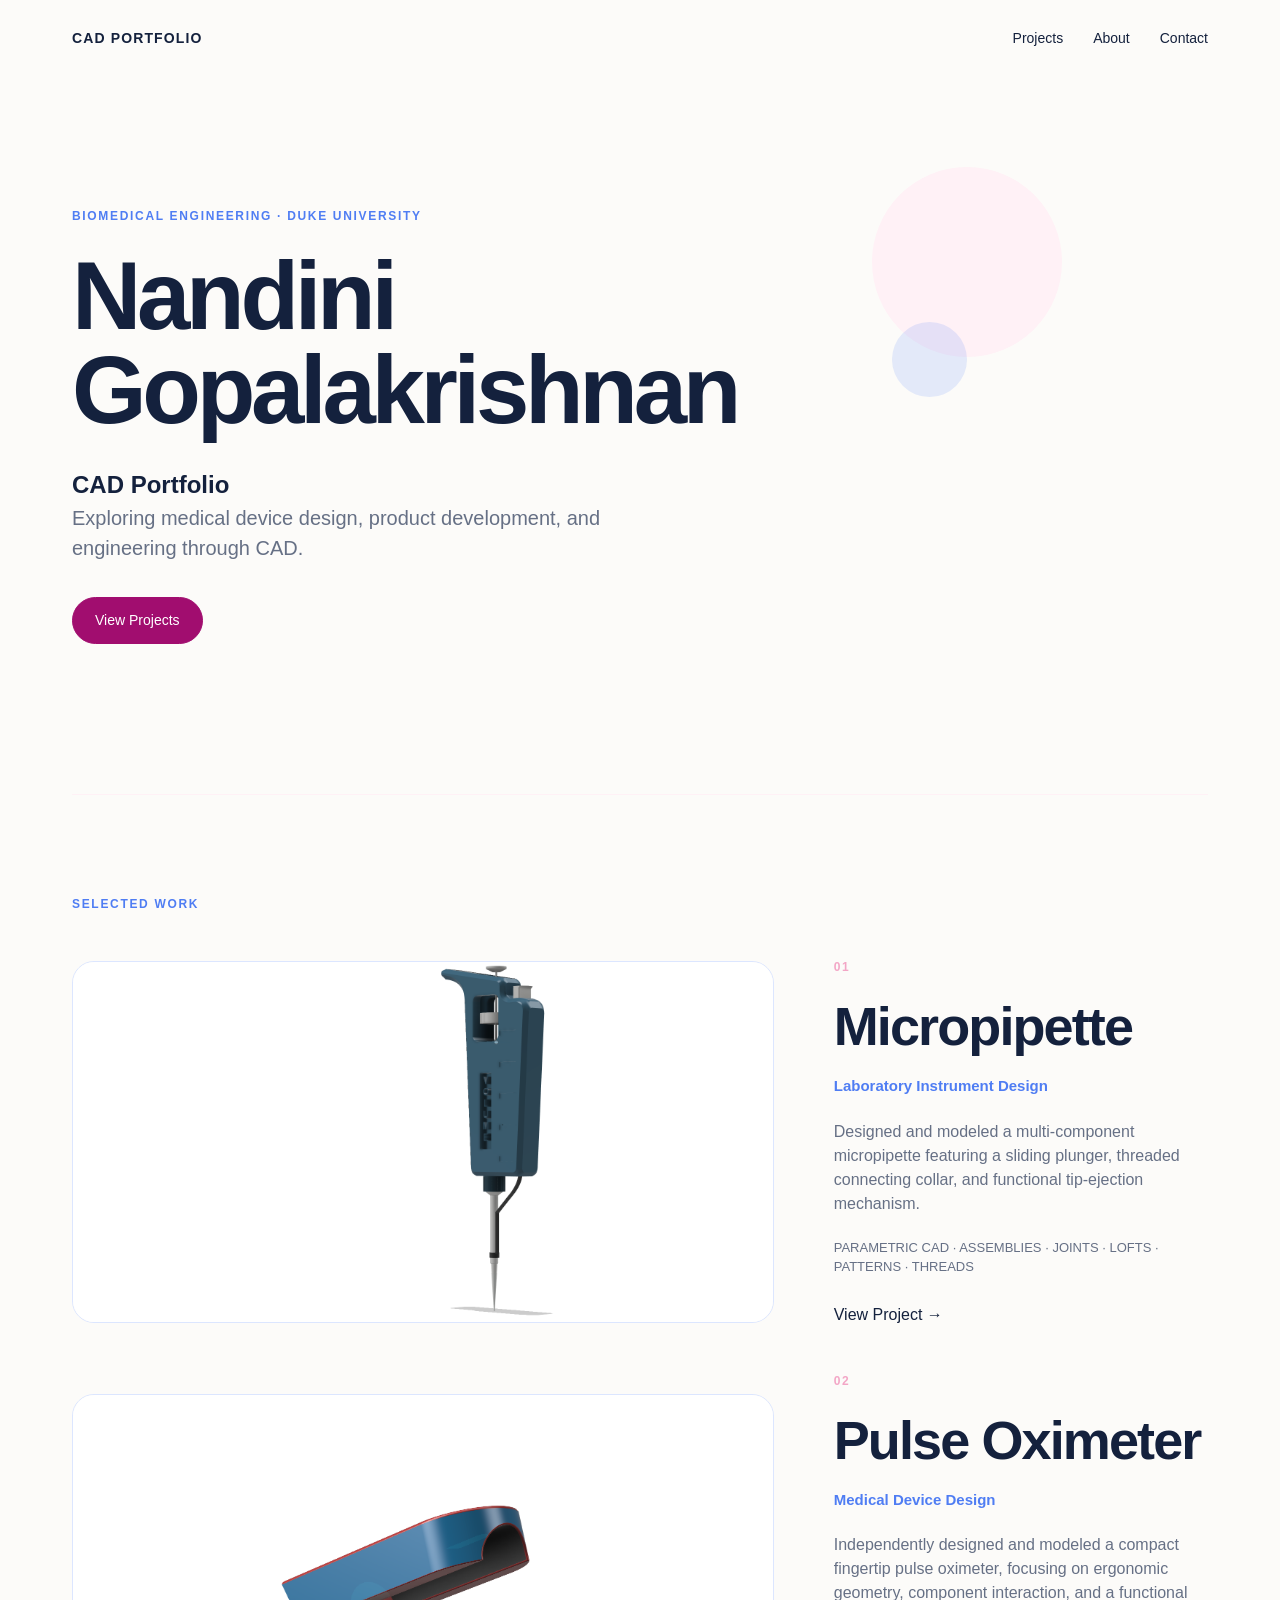
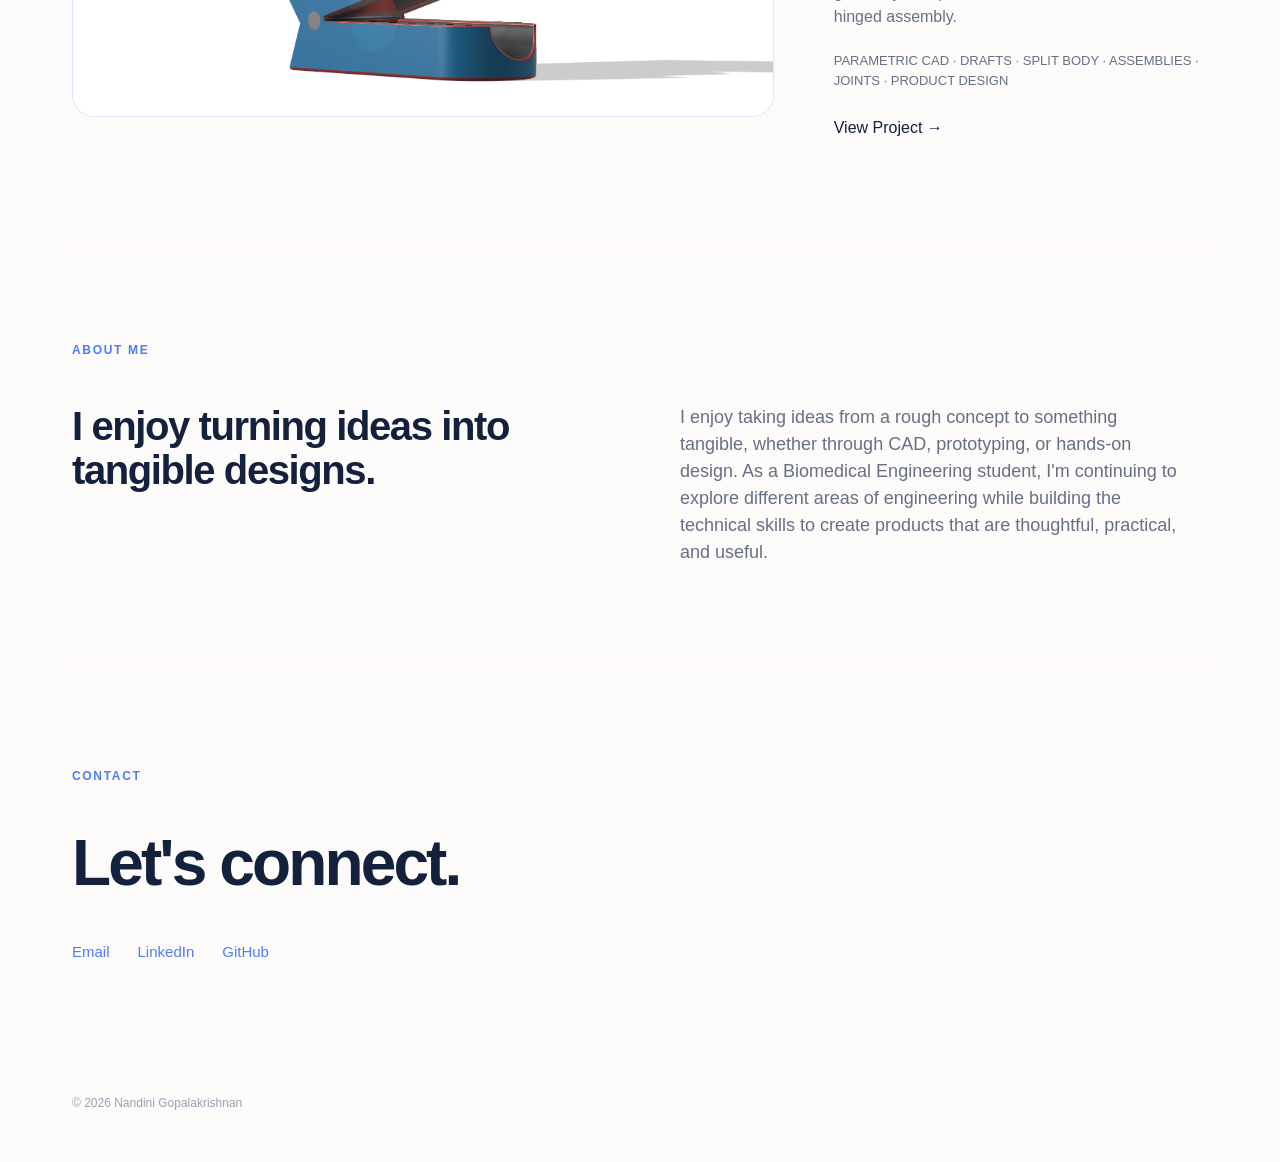
==== index.html @ 7afe50e0 "Update index.html" ====
<!DOCTYPE html>
<html lang="en">

<head>
    <meta charset="UTF-8">
    <meta name="viewport" content="width=device-width, initial-scale=1.0">

    <title>Nandini Gopalakrishnan | CAD Portfolio</title>

    <link rel="stylesheet" href="style.css">
</head>


<body>

<!-- NAVIGATION -->
<header class="navbar">

    <a href="#" class="logo">CAD PORTFOLIO</a>

    <nav>
        <a href="#work">Projects</a>
        <a href="#about">About</a>
        <a href="#contact">Contact</a>
    </nav>

</header>


<main>

    <!-- HERO -->
    <section class="hero">

        <p class="eyebrow">
            BIOMEDICAL ENGINEERING · DUKE UNIVERSITY
        </p>

        <h1>
            Nandini<br>
            Gopalakrishnan
        </h1>

        <h2 class="portfolio-title">
            CAD Portfolio
        </h2>

        <p class="hero-text">
            Exploring medical device design, product development,
            and engineering through CAD.
        </p>

        <div class="buttons">
            <a class="button primary" href="#work">
                View Projects
            </a>
        </div>

    </section>


    <!-- PROJECTS -->
    <section id="work" class="work-section">

        <div class="section-label">
            SELECTED WORK
        </div>


        <!-- MICROPIPETTE -->
        <div class="featured-project">

            <a
                class="project-image"
                href="projects/micropipette.html"
            >
                <img
                    src="images/micropipette2.png"
                    alt="Micropipette CAD model"
                >
            </a>


            <div class="project-info">

                <p class="project-number">
                    01
                </p>

                <h2>
                    Micropipette
                </h2>

                <p class="project-type">
                    Laboratory Instrument Design
                </p>

                <p class="project-description">
                    Designed and modeled a multi-component micropipette
                    featuring a sliding plunger, threaded connecting collar,
                    and functional tip-ejection mechanism.
                </p>

                <p class="skills">
                    PARAMETRIC CAD · ASSEMBLIES · JOINTS · LOFTS ·
                    PATTERNS · THREADS
                </p>

                <a
                    class="project-button"
                    href="projects/micropipette.html"
                >
                    View Project →
                </a>

            </div>

        </div>


        <!-- PULSE OXIMETER -->
        <div class="featured-project second-project">

            <a
                class="project-image pink-project-image"
                href="projects/pulse-oximeter.html"
            >
                <img
                    src="images/pulse oximeter.png"
                    alt="Pulse oximeter CAD model"
                >
            </a>


            <div class="project-info">

                <p class="project-number">
                    02
                </p>

                <h2>
                    Pulse Oximeter
                </h2>

                <p class="project-type">
                    Medical Device Design
                </p>

                <p class="project-description">
                    Independently designed and modeled a compact fingertip
                    pulse oximeter, focusing on ergonomic geometry,
                    component interaction, and a functional hinged assembly.
                </p>

                <p class="skills">
                    PARAMETRIC CAD · DRAFTS · SPLIT BODY ·
                    ASSEMBLIES · JOINTS · PRODUCT DESIGN
                </p>

                <a
                    class="project-button pink-button"
                    href="projects/pulse-oximeter.html"
                >
                    View Project →
                </a>

            </div>

        </div>

    </section>


    <!-- ABOUT -->
    <section id="about" class="about-section">

        <div class="section-label">
            ABOUT ME
        </div>


        <div class="about-content">

            <h2>
                I enjoy turning ideas into
                tangible designs.
            </h2>


            <p>
                I enjoy taking ideas from a rough concept to something
                tangible, whether through CAD, prototyping, or hands-on
                design. As a Biomedical Engineering student, I'm continuing
                to explore different areas of engineering while building
                the technical skills to create products that are thoughtful,
                practical, and useful.
            </p>

        </div>

    </section>


    <!-- CONTACT -->
    <section id="contact" class="contact-section">

        <div class="section-label">
            CONTACT
        </div>

        <h2>
            Let's connect<span class="pink-period">.</span>
        </h2>


        <div class="contact-links">

            <a href="mailto:ng254@duke.edu">
                Email
            </a>

            <a
                href="https://www.linkedin.com/in/nandinigopalakrishnan1/"
                target="_blank"
                rel="noopener noreferrer"
            >
                LinkedIn
            </a>

            <!-- Replace # with your GitHub profile URL -->
            <a
                href="#"
                target="_blank"
                rel="noopener noreferrer"
            >
                GitHub
            </a>

        </div>

    </section>

</main>


<!-- FOOTER -->
<footer>
    © 2026 Nandini Gopalakrishnan
</footer>


</body>

</html>


</body>

</html>
---- style.css ----
:root {
    --navy: #14213D;
    --blue: #4F7DF3;
    --light-blue: #EEF4FF;
    --pink: #F3A6C6;
    --light-pink: #FFF1F6;
    --dark-pink: #A10D6F;
    --cream: #FCFBF9;
    --gray: #667085;
    --light-gray: #E5E7EB;
}

/* ---------- GENERAL ---------- */

* {
    box-sizing: border-box;
    margin: 0;
    padding: 0;
}

html {
    scroll-behavior: smooth;
}

body {
    font-family: Arial, Helvetica, sans-serif;
    color: var(--navy);
    background: var(--cream);
    line-height: 1.5;
}

a {
    color: inherit;
    text-decoration: none;
}

/* ---------- NAVIGATION ---------- */

.navbar {
    max-width: 1200px;
    margin: 0 auto;
    padding: 28px 32px;
    display: flex;
    justify-content: space-between;
    align-items: center;
}

.logo {
    font-size: 14px;
    font-weight: 700;
    letter-spacing: 0.08em;
}

nav {
    display: flex;
    gap: 30px;
    font-size: 14px;
}

nav a {
    transition: color 0.2s ease;
}

nav a:hover {
    color: var(--blue);
}

/* ---------- MAIN ---------- */

main {
    max-width: 1200px;
    margin: 0 auto;
    padding: 0 32px;
}

/* ---------- HERO ---------- */

.hero {
    position: relative;
    padding: 130px 0 150px;
    max-width: 850px;
}

.hero::before {
    content: "";
    position: absolute;
    width: 190px;
    height: 190px;
    background: var(--light-pink);
    border-radius: 50%;
    right: -140px;
    top: 90px;
    z-index: -1;
}

.hero::after {
    content: "";
    position: absolute;
    width: 75px;
    height: 75px;
    background: var(--blue);
    border-radius: 50%;
    opacity: 0.15;
    right: -45px;
    top: 245px;
    z-index: -1;
}

.eyebrow,
.section-label,
.project-number {
    font-size: 12px;
    letter-spacing: 0.14em;
    font-weight: 700;
}

.eyebrow,
.section-label {
    color: var(--blue);
}

.hero .eyebrow {
    margin-bottom: 24px;
}

.hero h1 {
    font-size: clamp(56px, 8vw, 96px);
    line-height: 0.98;
    letter-spacing: -0.045em;
    margin-bottom: 30px;
}

.hero-text {
    max-width: 590px;
    font-size: 20px;
    color: var(--gray);
    margin-bottom: 34px;
}

/* ---------- BUTTONS ---------- */

.buttons {
    display: flex;
    gap: 12px;
}

.button {
    padding: 12px 22px;
    border: 1px solid var(--dark-pink);
    font-size: 14px;
    border-radius: 999px;
    transition: all 0.2s ease;
}

.button.primary {
    background: var(--dark-pink);
    border-color: var(--dark-pink);
    color: white;
}

.button.primary:hover {
    transform: translateY(-2px);
    box-shadow: 0 8px 18px rgba(79, 125, 243, 0.2);
}

.button.secondary {
    background: transparent;
    color: var(--dark-pink);
}

.button.secondary:hover {
    background: var(--light-blue);
    border-color: var(--blue);
    color: var(--blue);
}

/* ---------- SECTIONS ---------- */

.work-section,
.about-section,
.contact-section {
    padding: 100px 0;
    border-top: 1px solid var(--light-pink);
}

/* ---------- PROJECT ---------- */

.featured-project {
    display: grid;
    grid-template-columns: 1.5fr 0.8fr;
    gap: 60px;
    margin-top: 45px;
    align-items: center;
}

.project-image {
    background: var(--light-blue);
    border-radius: 22px;
    overflow: hidden;
    border: 1px solid #DCE6FF;
    transition: transform 0.3s ease, box-shadow 0.3s ease;
}

.featured-project:hover .project-image {
    transform: translateY(-4px);
    box-shadow: 0 16px 36px rgba(20, 33, 61, 0.08);
}

.project-image img {
    width: 100%;
    display: block;
}

.project-info {
    position: relative;
}

.project-number {
    color: var(--pink);
}

.project-info h2 {
    font-size: 54px;
    letter-spacing: -0.035em;
    margin: 10px 0 8px;
}

.project-type {
    color: var(--blue);
    font-size: 15px;
    font-weight: 600;
    margin-bottom: 22px;
}

.project-description {
    max-width: 420px;
    color: var(--gray);
    margin-bottom: 22px;
}

.skills {
    font-size: 13px;
    color: var(--gray);
    margin-bottom: 26px;
}

.view-project {
    font-size: 14px;
    font-weight: 700;
    color: var(--blue);
    transition: color 0.2s ease;
}

.view-project:hover {
    color: var(--pink);
}

/* ---------- ABOUT ---------- */

.about-content {
    display: grid;
    grid-template-columns: 1fr 1fr;
    gap: 80px;
    margin-top: 45px;
}

.about-content h2 {
    font-size: 40px;
    line-height: 1.1;
    letter-spacing: -0.035em;
}

.about-content p {
    color: var(--gray);
    font-size: 18px;
    max-width: 500px;
}

/* ---------- CONTACT ---------- */

.contact-section h2 {
    font-size: 64px;
    letter-spacing: -0.045em;
    margin: 30px 0;
}

.contact-links {
    display: flex;
    gap: 28px;
    font-size: 15px;
}

.contact-links a {
    color: var(--blue);
    transition: color 0.2s ease;
}

.contact-links a:hover {
    color: var(--pink);
}

/* ---------- FOOTER ---------- */

footer {
    max-width: 1200px;
    margin: 0 auto;
    padding: 30px 32px 50px;
    color: #98A2B3;
    font-size: 12px;
}

/* ---------- MOBILE ---------- */

@media (max-width: 800px) {

    .navbar {
        padding: 24px 22px;
    }

    nav {
        gap: 18px;
    }

    main {
        padding: 0 22px;
    }

    .hero {
        padding: 90px 0 100px;
    }

    .hero::before {
        width: 130px;
        height: 130px;
        right: -50px;
        top: 70px;
    }

    .hero::after {
        width: 50px;
        height: 50px;
        right: 5px;
        top: 200px;
    }

    .hero h1 {
        font-size: 58px;
    }

    .hero-text {
        font-size: 18px;
    }

    .featured-project,
    .about-content {
        grid-template-columns: 1fr;
        gap: 40px;
    }

    .project-info h2 {
        font-size: 42px;
    }

    .about-content h2 {
        font-size: 34px;
    }

    .contact-section h2 {
        font-size: 48px;
    }

    footer {
        padding-left: 22px;
        padding-right: 22px;
    }
}
/* ---------- PROJECT PAGES ---------- */

.project-hero {
    padding: 90px 0 100px;
}

.project-hero h1 {
    font-size: clamp(60px, 9vw, 110px);
    line-height: 0.95;
    letter-spacing: -0.05em;
    margin: 15px 0 10px;
}

.project-subtitle {
    color: var(--blue);
    font-size: 18px;
    font-weight: 600;
    margin-bottom: 45px;
}

.project-hero-image {
    width: 100%;
    max-height: 700px;
    object-fit: contain;
    background: var(--light-blue);
    border-radius: 22px;
    border: 1px solid #DCE6FF;
    display: block;
}

.project-section {
    padding: 90px 0;
    border-top: 1px solid var(--light-gray);
}

.project-two-column {
    display: grid;
    grid-template-columns: 1fr 1fr;
    gap: 80px;
    margin-top: 45px;
}

.project-two-column h2 {
    font-size: 40px;
    line-height: 1.1;
    letter-spacing: -0.035em;
}

.project-two-column p {
    color: var(--gray);
    font-size: 17px;
    margin-bottom: 20px;
}

.skill-list {
    display: flex;
    flex-wrap: wrap;
    gap: 10px;
    margin-top: 35px;
}

.skill-list span {
    background: var(--light-blue);
    color: var(--navy);
    border: 1px solid #DCE6FF;
    border-radius: 999px;
    padding: 9px 15px;
    font-size: 13px;
}

.feature-grid {
    display: grid;
    grid-template-columns: repeat(3, 1fr);
    gap: 30px;
    margin-top: 40px;
}

.feature-grid > div {
    background: var(--light-pink);
    border-radius: 18px;
    padding: 28px;
}

.feature-grid h3 {
    margin-bottom: 10px;
}

.feature-grid p {
    color: var(--gray);
    font-size: 15px;
}

.project-gallery {
    display: grid;
    grid-template-columns: 1fr 1fr;
    gap: 22px;
    margin-top: 40px;
}

.project-gallery img {
    width: 100%;
    display: block;
    border-radius: 18px;
    background: var(--light-blue);
    border: 1px solid #DCE6FF;
}

.project-gallery img:first-child {
    grid-column: span 2;
}

.project-back {
    padding: 50px 0 100px;
}

.project-back a {
    color: var(--blue);
    font-weight: 600;
}

@media (max-width: 800px) {

    .project-two-column,
    .feature-grid {
        grid-template-columns: 1fr;
        gap: 35px;
    }

    .project-gallery {
        grid-template-columns: 1fr;
    }

    .project-gallery img:first-child {
        grid-column: span 1;
    }
}
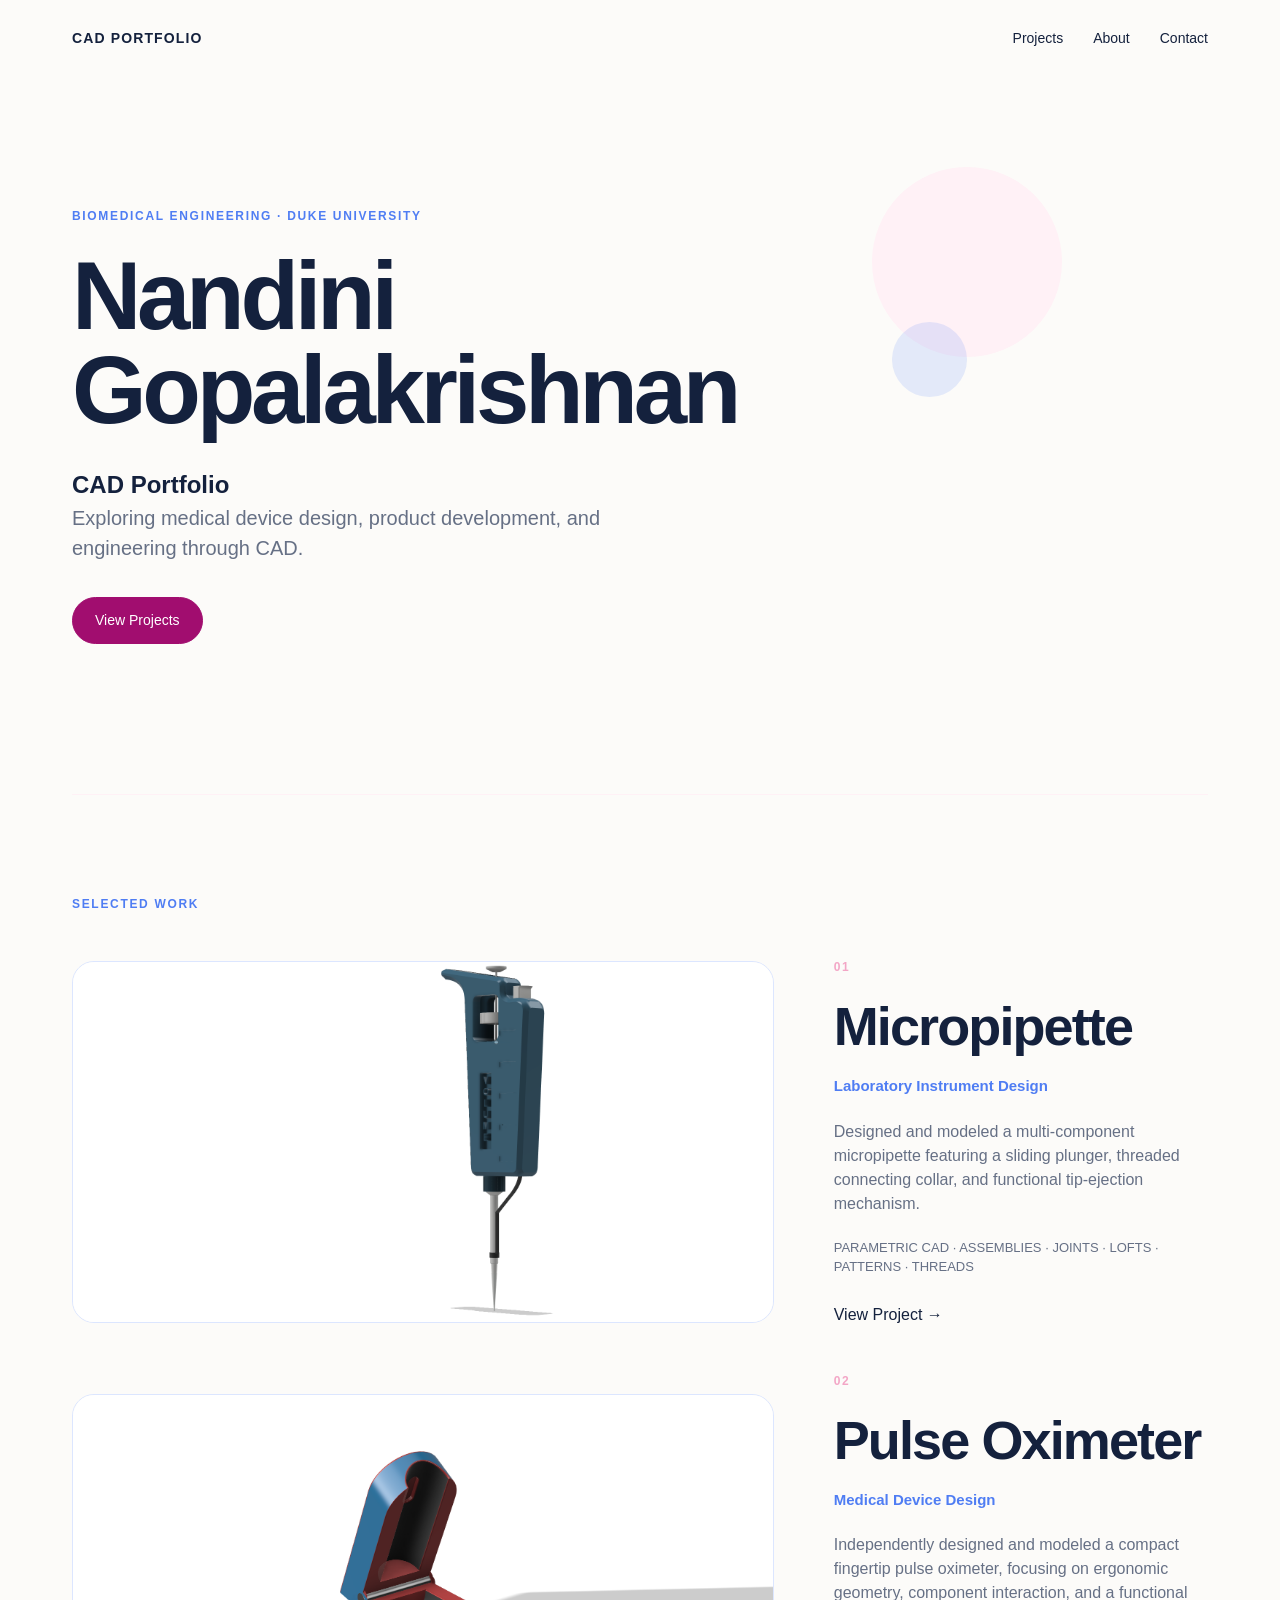
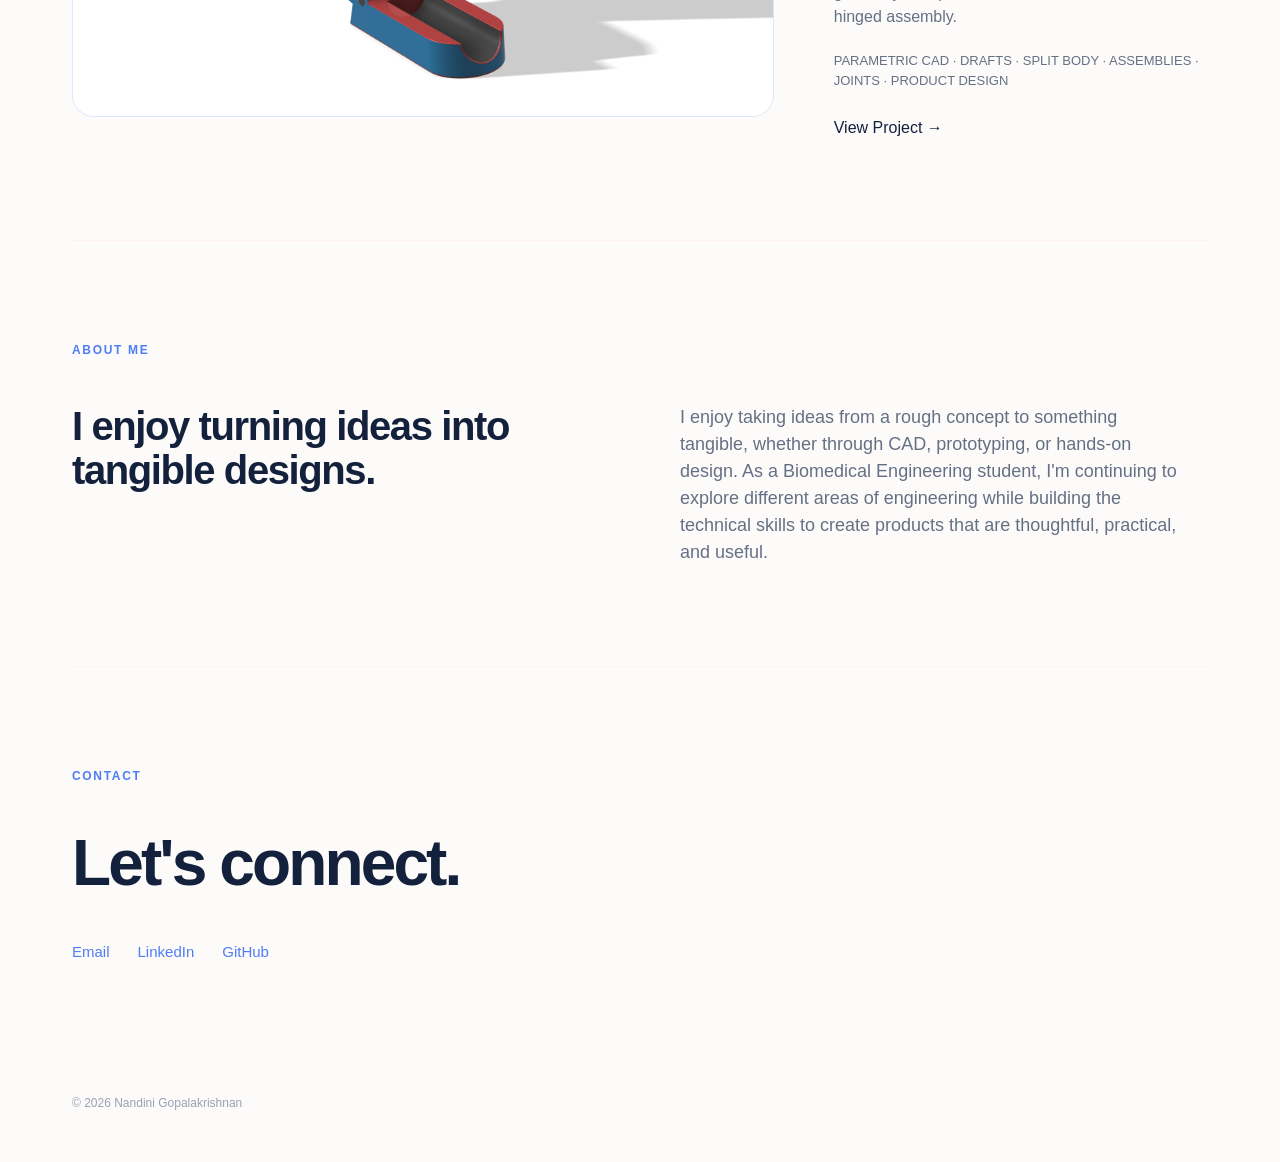
==== commit 51eeda71: "Update index.html" ====
--- a/index.html
+++ b/index.html
@@ -126,7 +126,7 @@
                 href="projects/pulse-oximeter.html"
             >
                 <img
-                    src="images/pulse oximeter.png"
+                    src="images/pulseox-open.png"
                     alt="Pulse oximeter CAD model"
                 >
             </a>
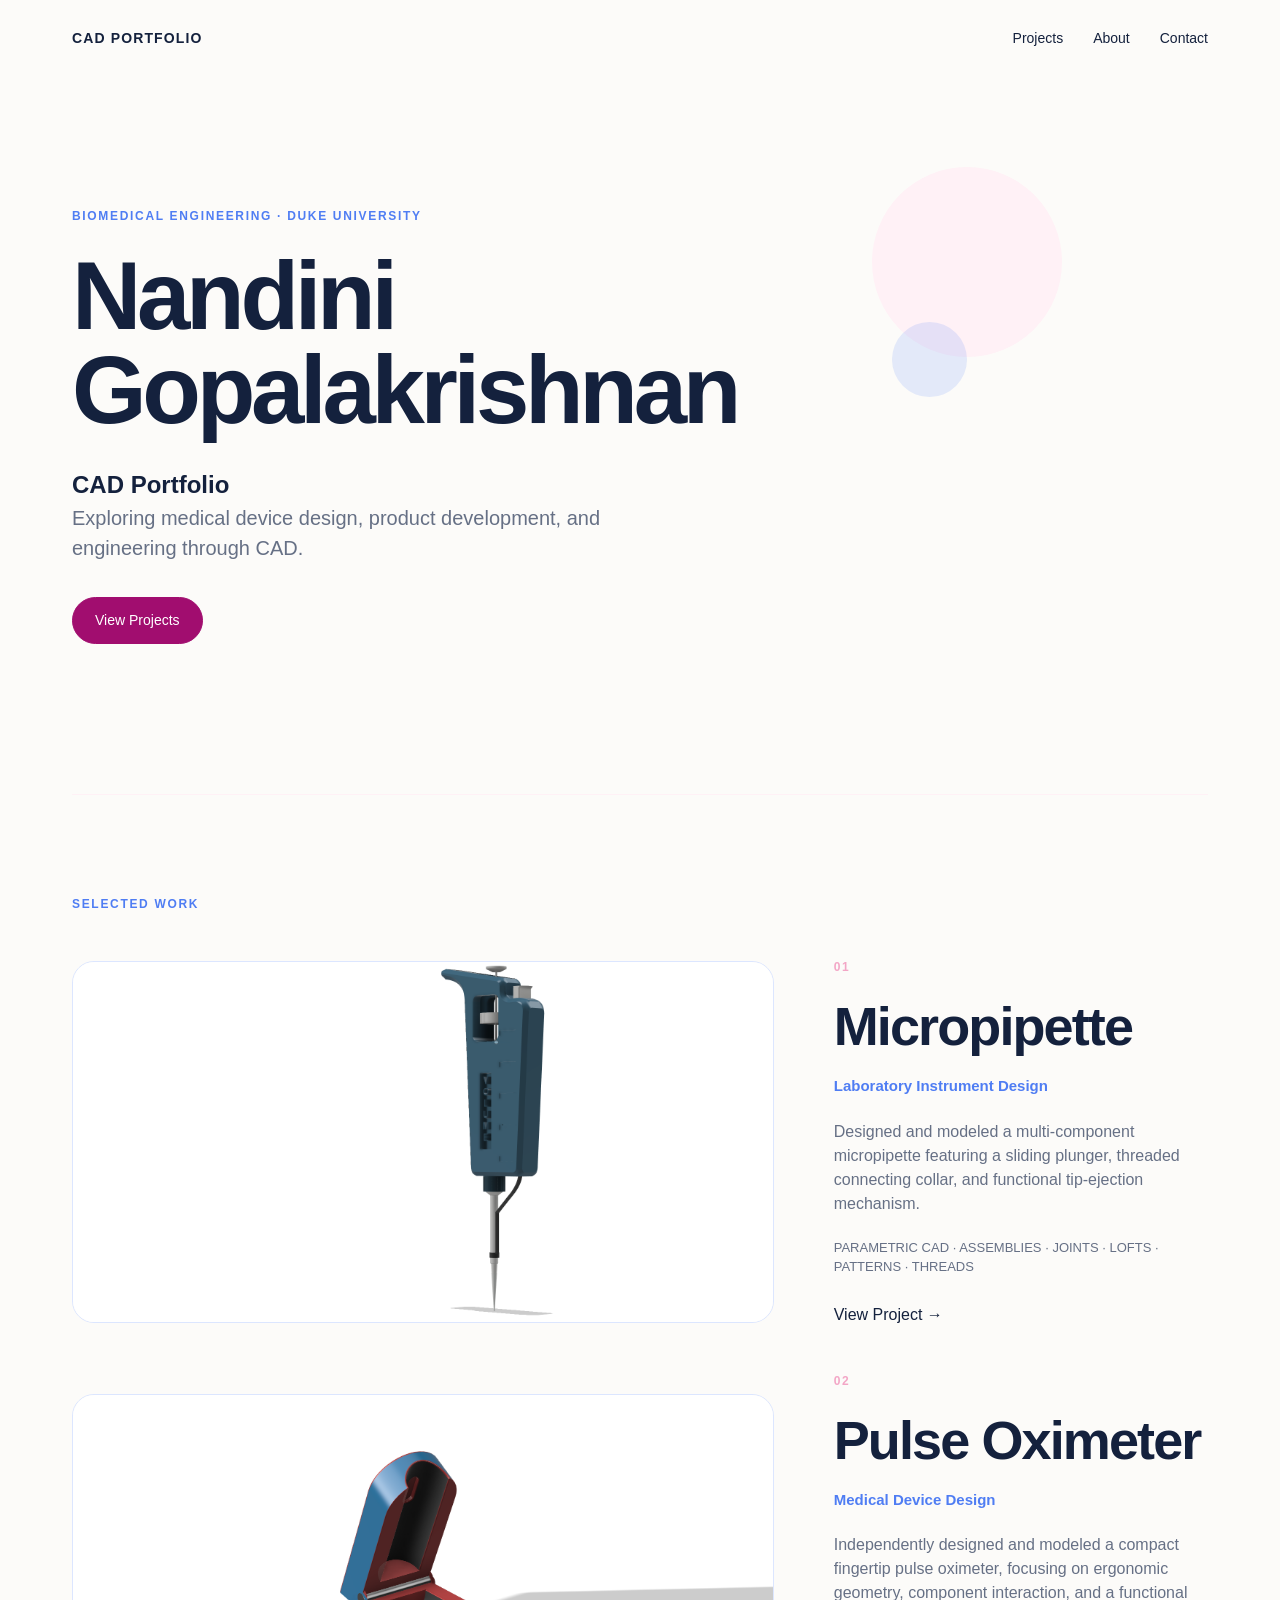
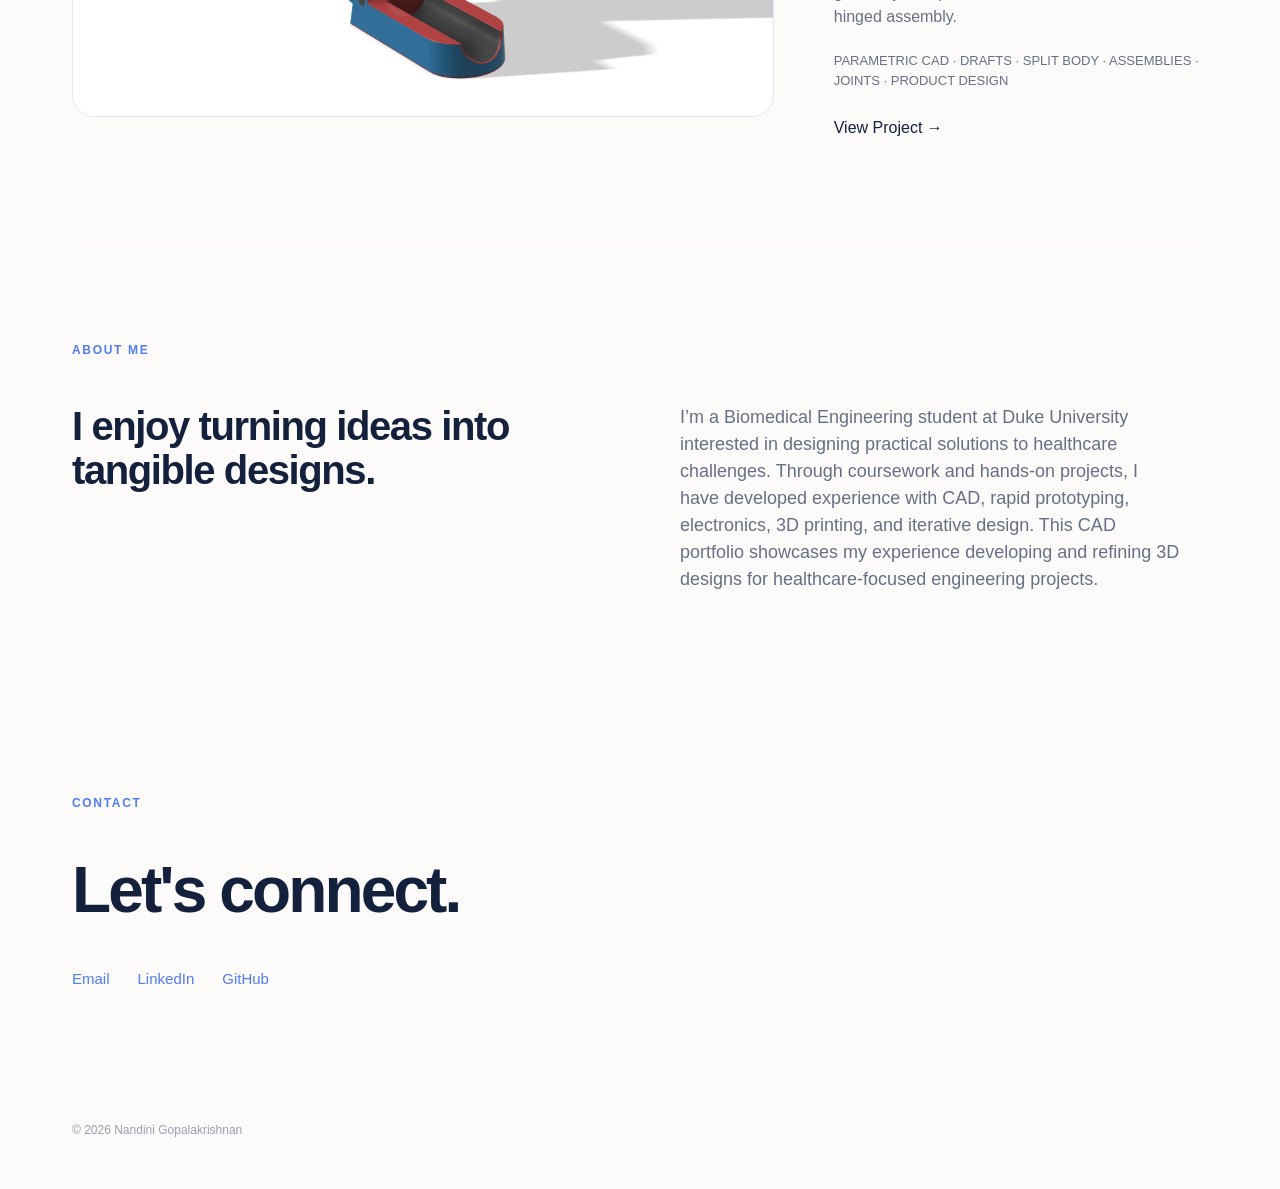
==== commit 1327b51f: "Update index.html" ====
--- a/index.html
+++ b/index.html
@@ -188,12 +188,7 @@
 
 
             <p>
-                I enjoy taking ideas from a rough concept to something
-                tangible, whether through CAD, prototyping, or hands-on
-                design. As a Biomedical Engineering student, I'm continuing
-                to explore different areas of engineering while building
-                the technical skills to create products that are thoughtful,
-                practical, and useful.
+                I’m a Biomedical Engineering student at Duke University interested in designing practical solutions to healthcare challenges. Through coursework and hands-on projects, I have developed experience with CAD, rapid prototyping, electronics, 3D printing, and iterative design. This CAD portfolio showcases my experience developing and refining 3D designs for healthcare-focused engineering projects.
             </p>
 
         </div>
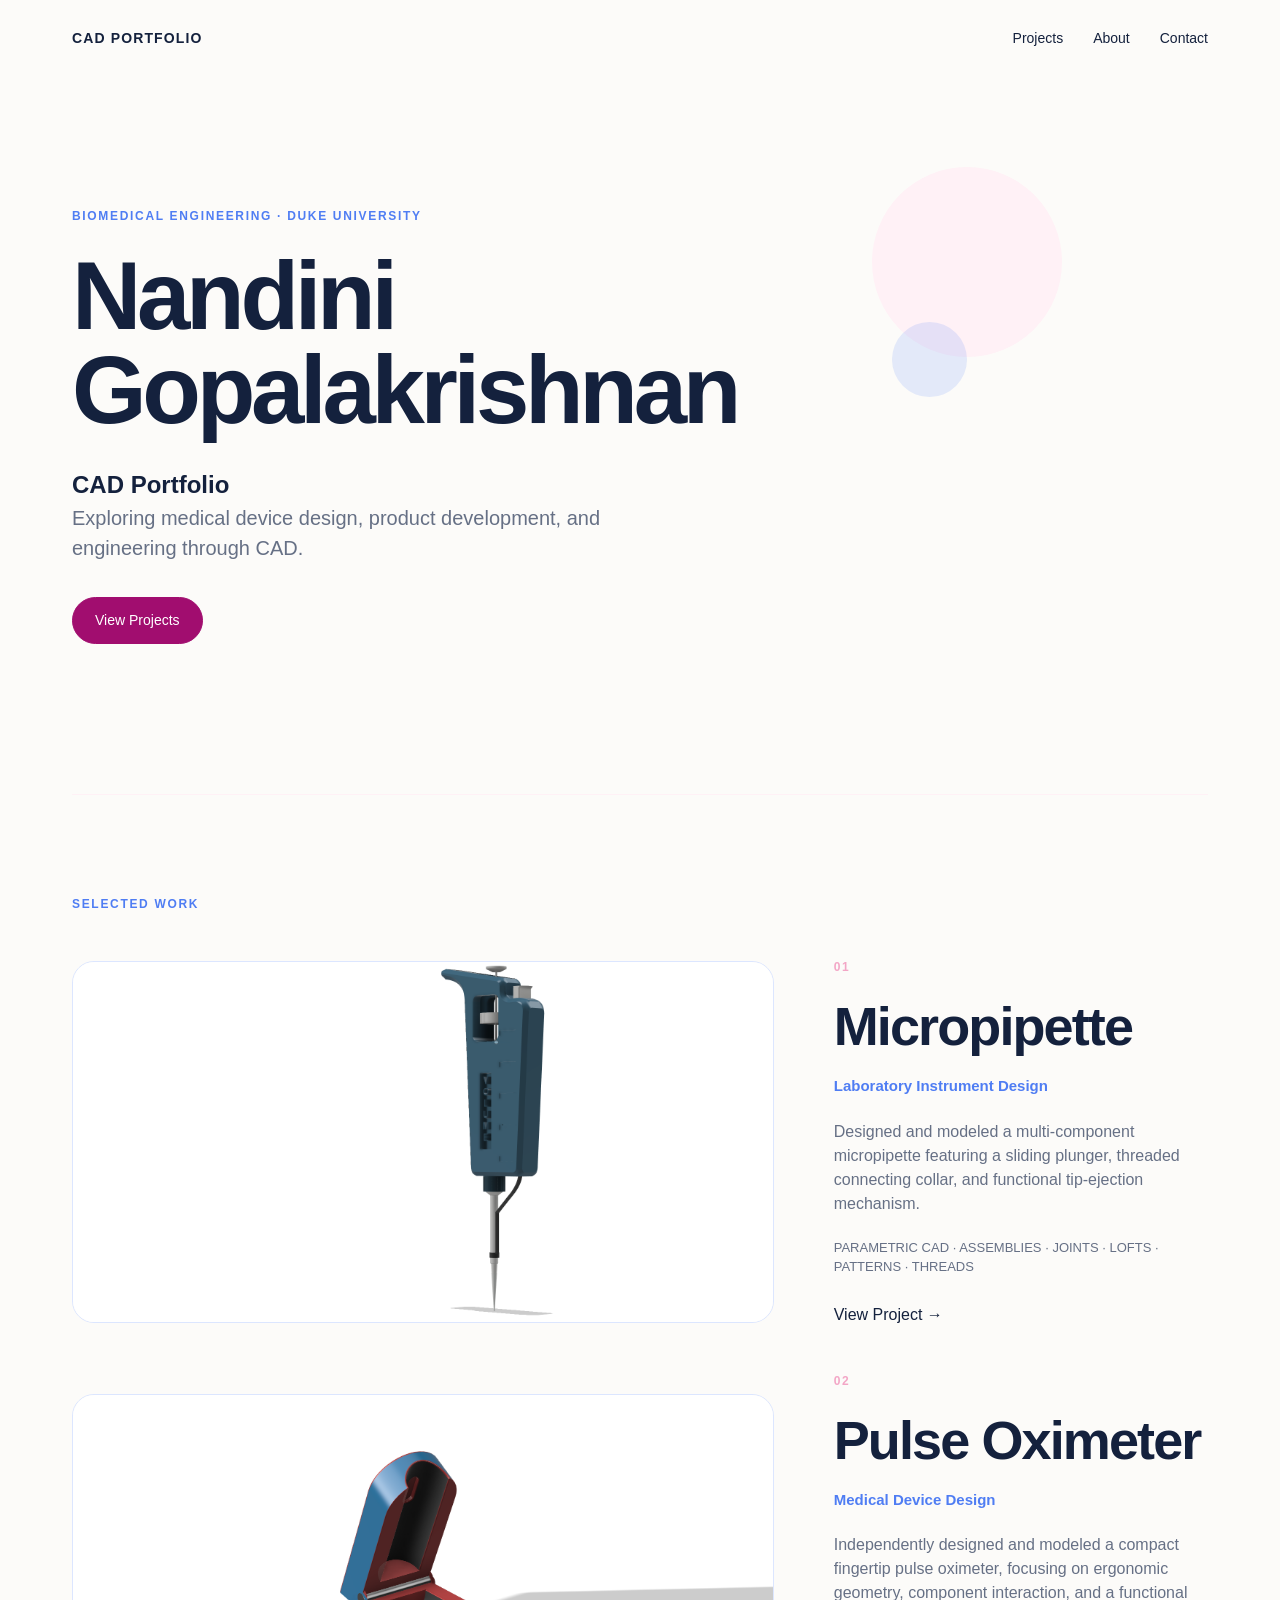
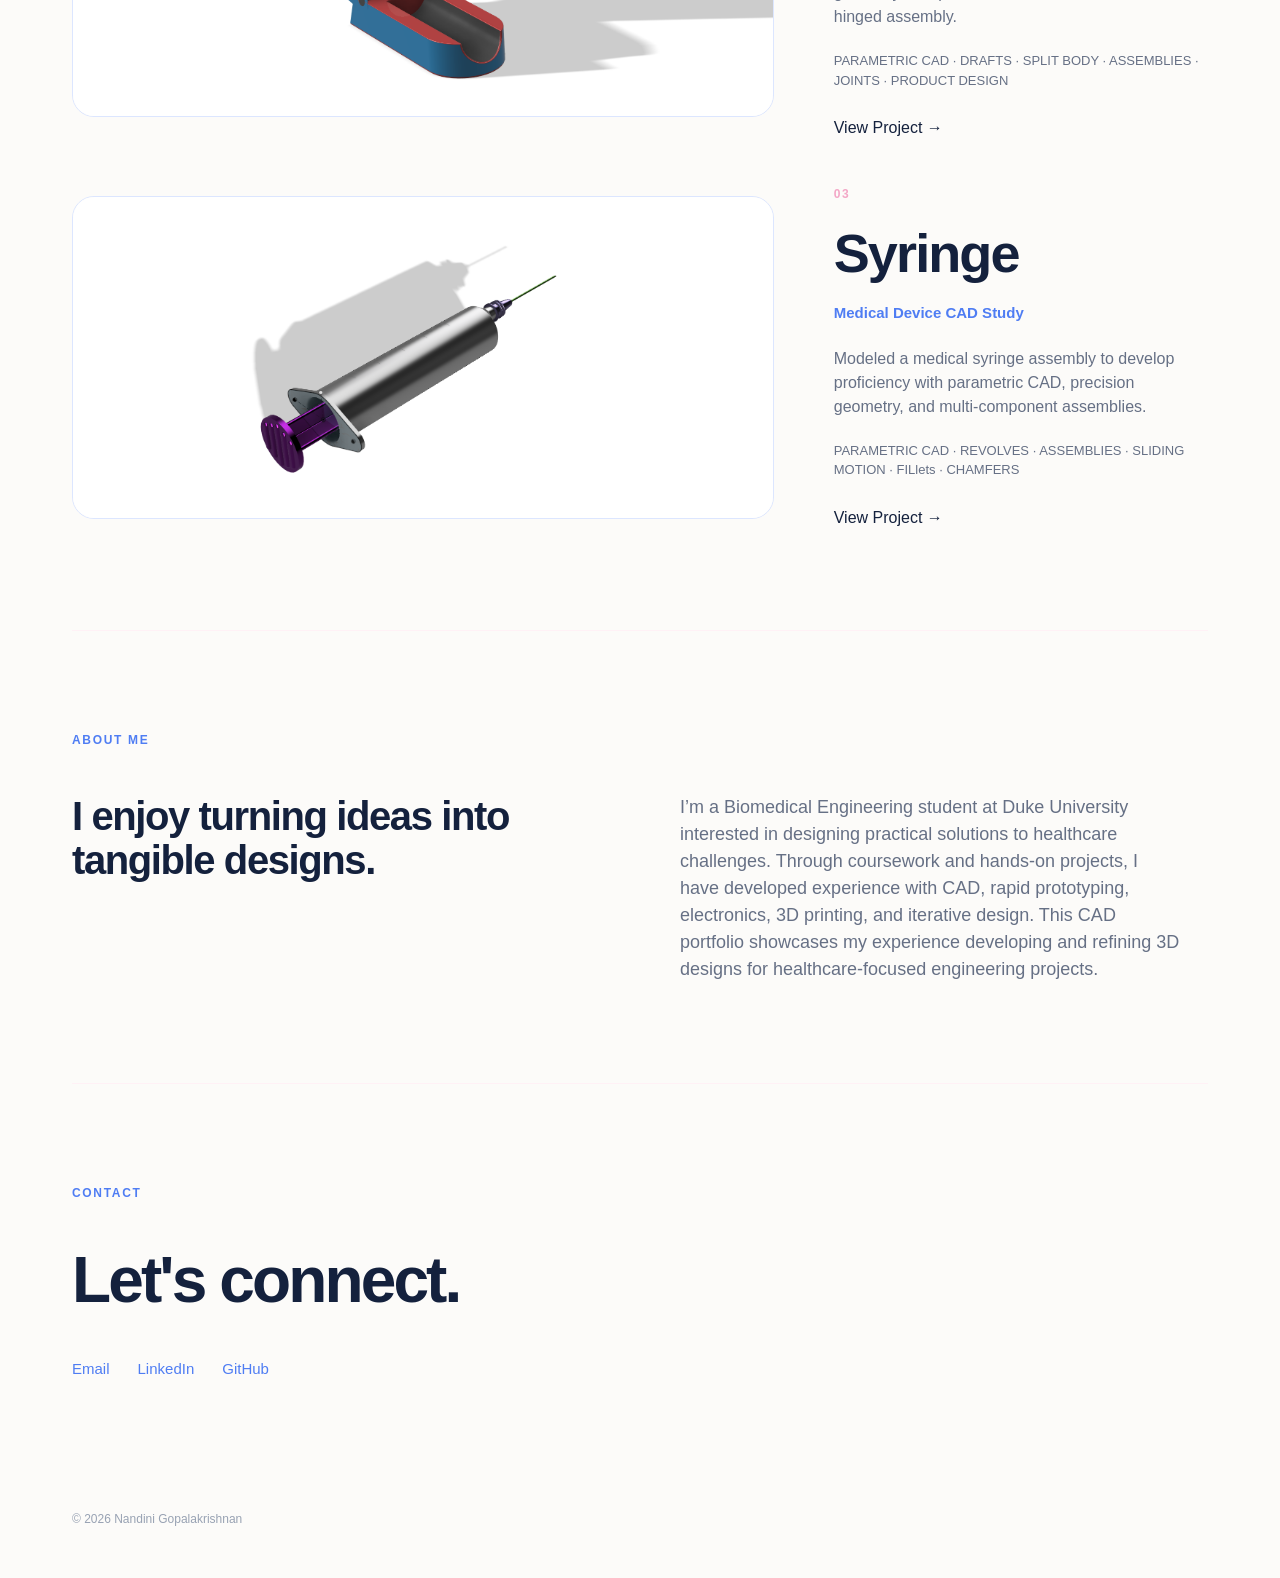
==== commit 930e7a89: "Update index.html" ====
--- a/index.html
+++ b/index.html
@@ -167,7 +167,55 @@
             </div>
 
         </div>
-
+<!-- SYRINGE -->
+<div class="featured-project third-project">
+
+    <a
+        class="project-image"
+        href="projects/syringe.html"
+    >
+        <img
+            src="images/syringe-front.png"
+            alt="Syringe CAD model"
+        >
+    </a>
+
+
+    <div class="project-info">
+
+        <p class="project-number">
+            03
+        </p>
+
+        <h2>
+            Syringe
+        </h2>
+
+        <p class="project-type">
+            Medical Device CAD Study
+        </p>
+
+        <p class="project-description">
+            Modeled a medical syringe assembly to develop proficiency
+            with parametric CAD, precision geometry, and multi-component
+            assemblies.
+        </p>
+
+        <p class="skills">
+            PARAMETRIC CAD · REVOLVES · ASSEMBLIES ·
+            SLIDING MOTION · FILlets · CHAMFERS
+        </p>
+
+        <a
+            class="project-button"
+            href="projects/syringe.html"
+        >
+            View Project →
+        </a>
+
+    </div>
+
+</div>
     </section>
 
 
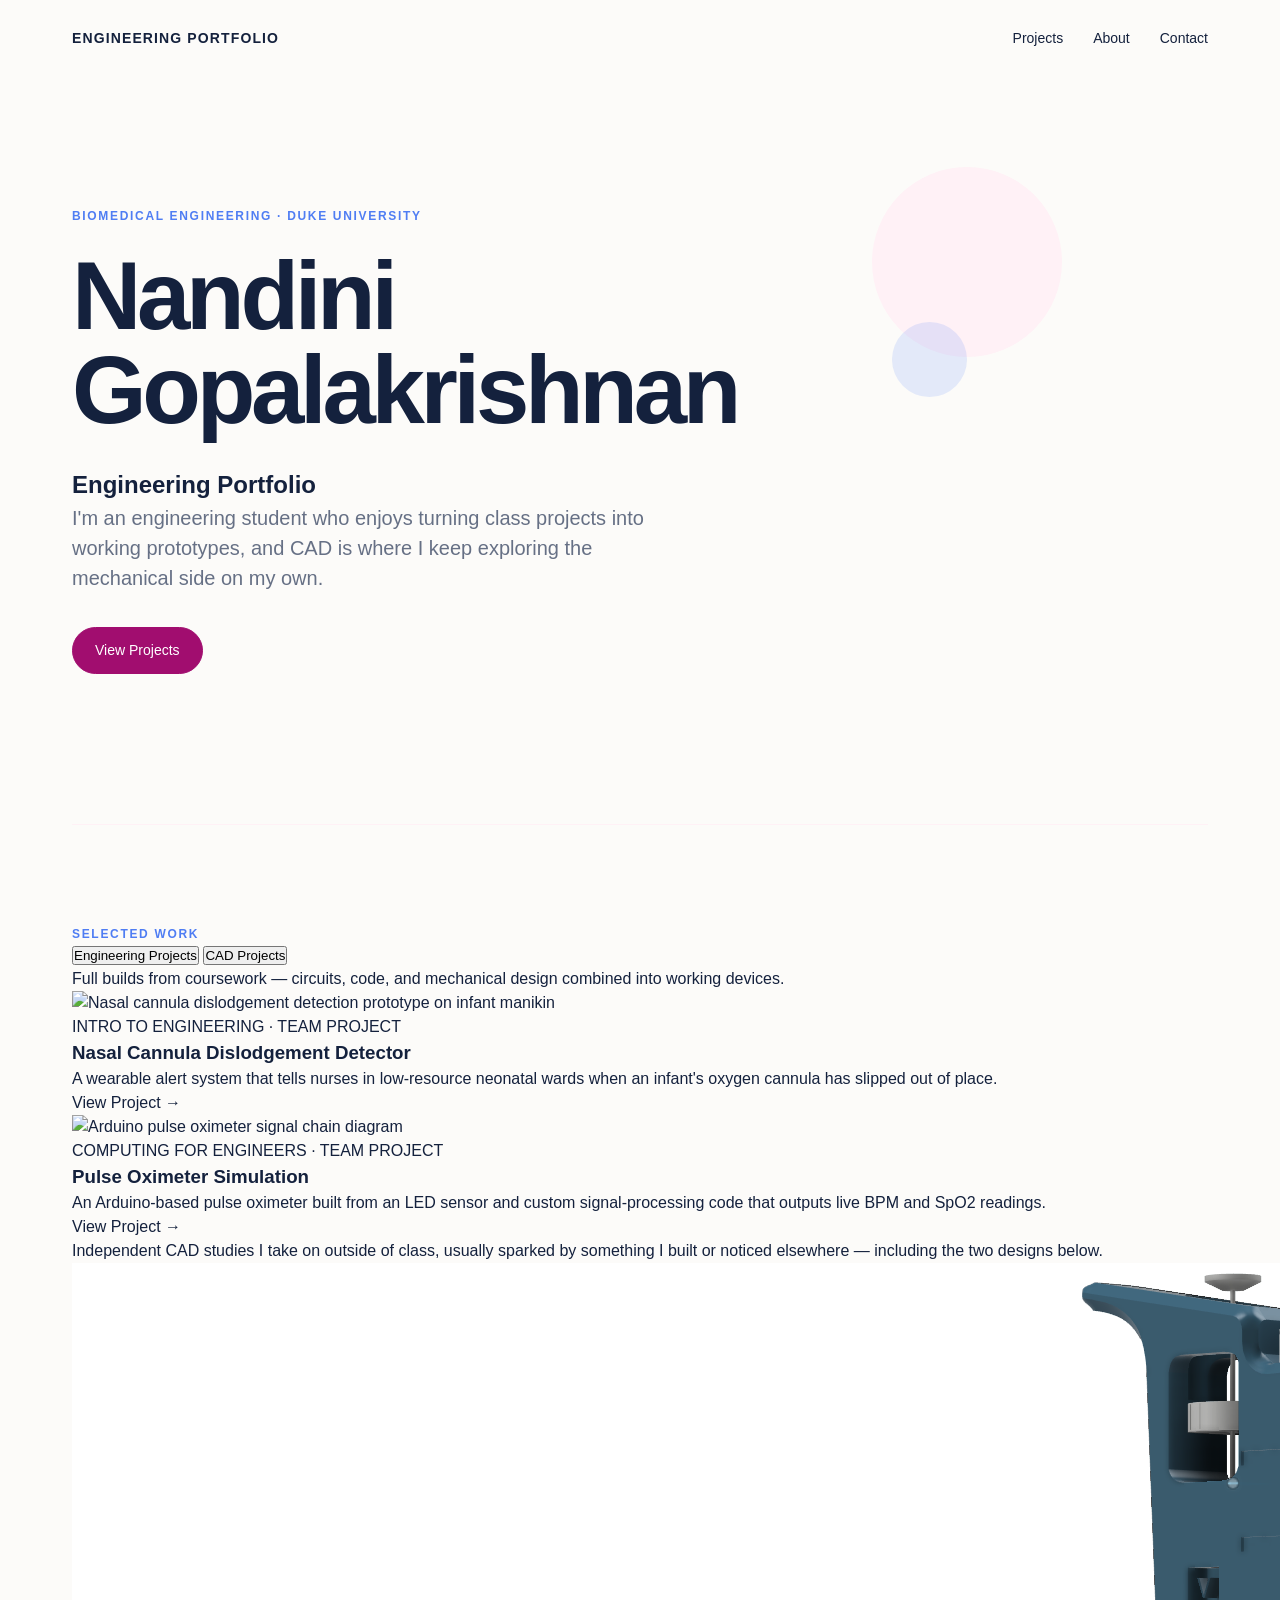
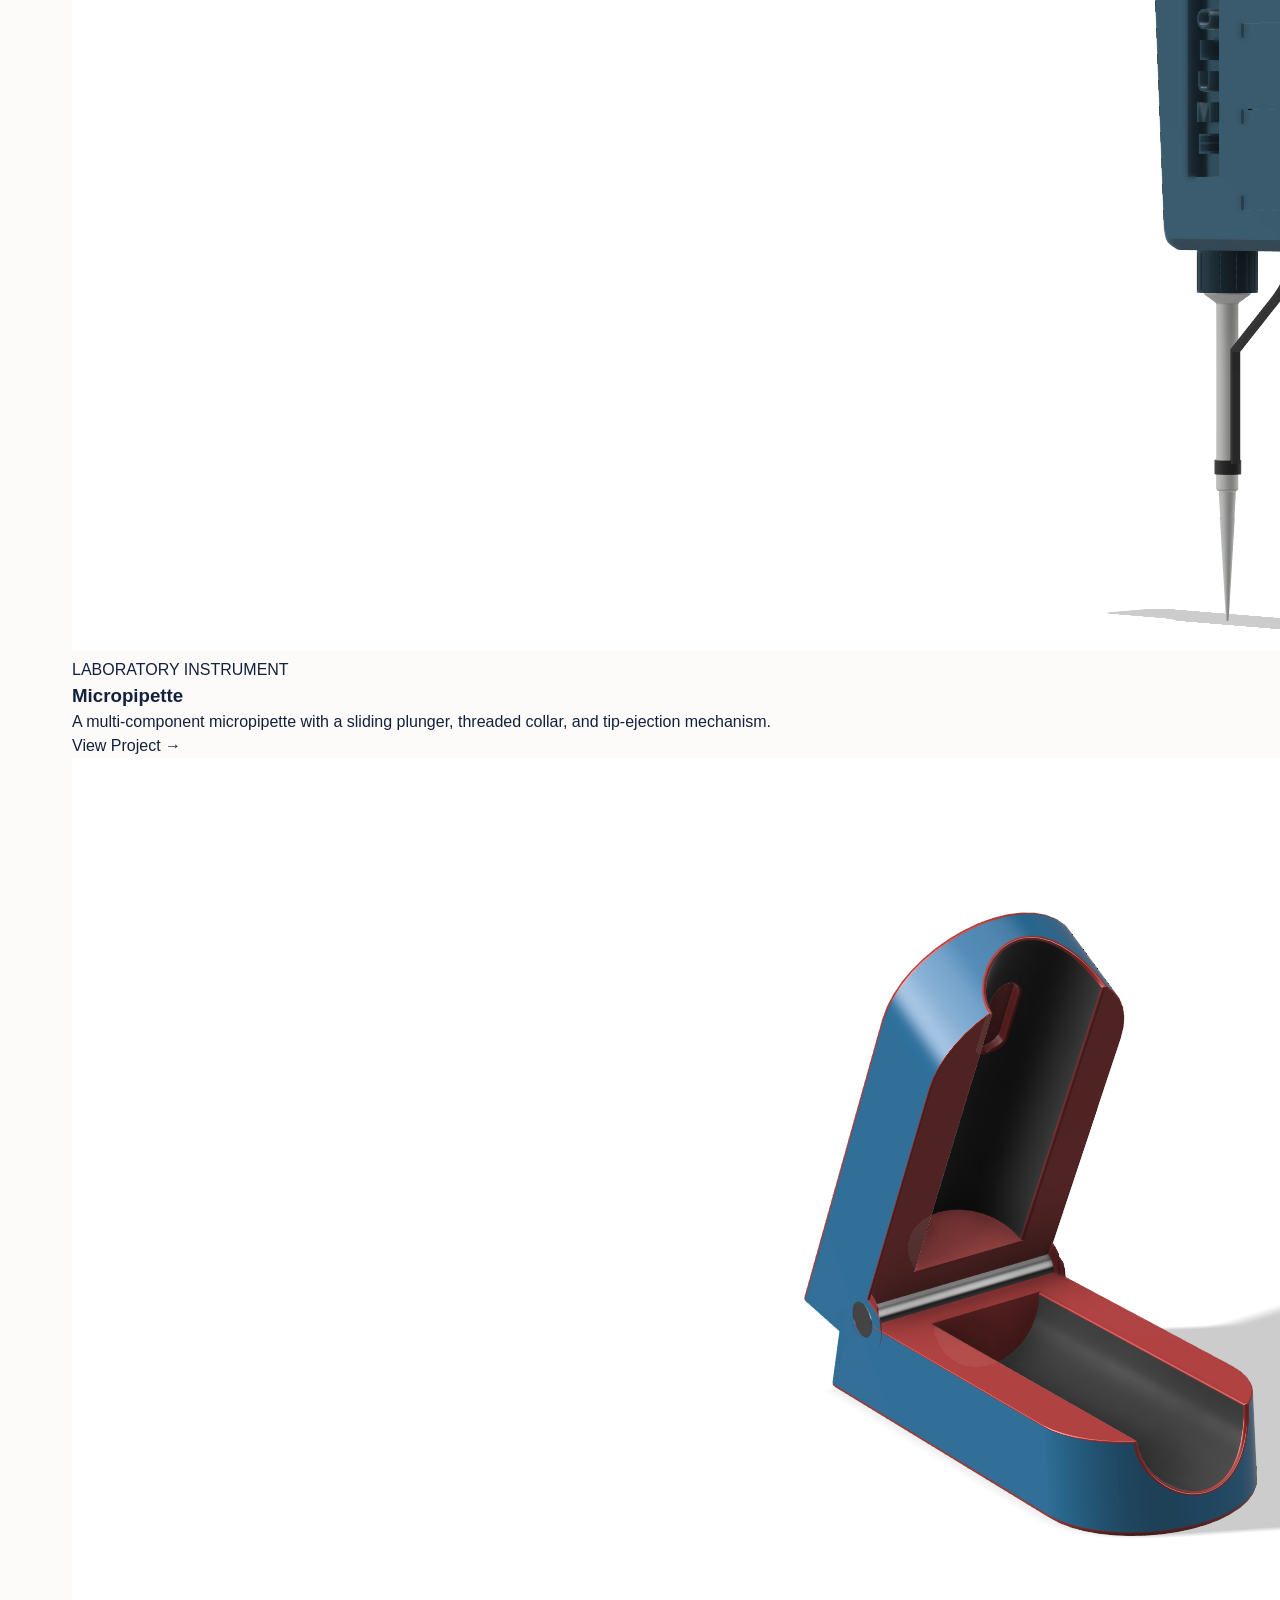
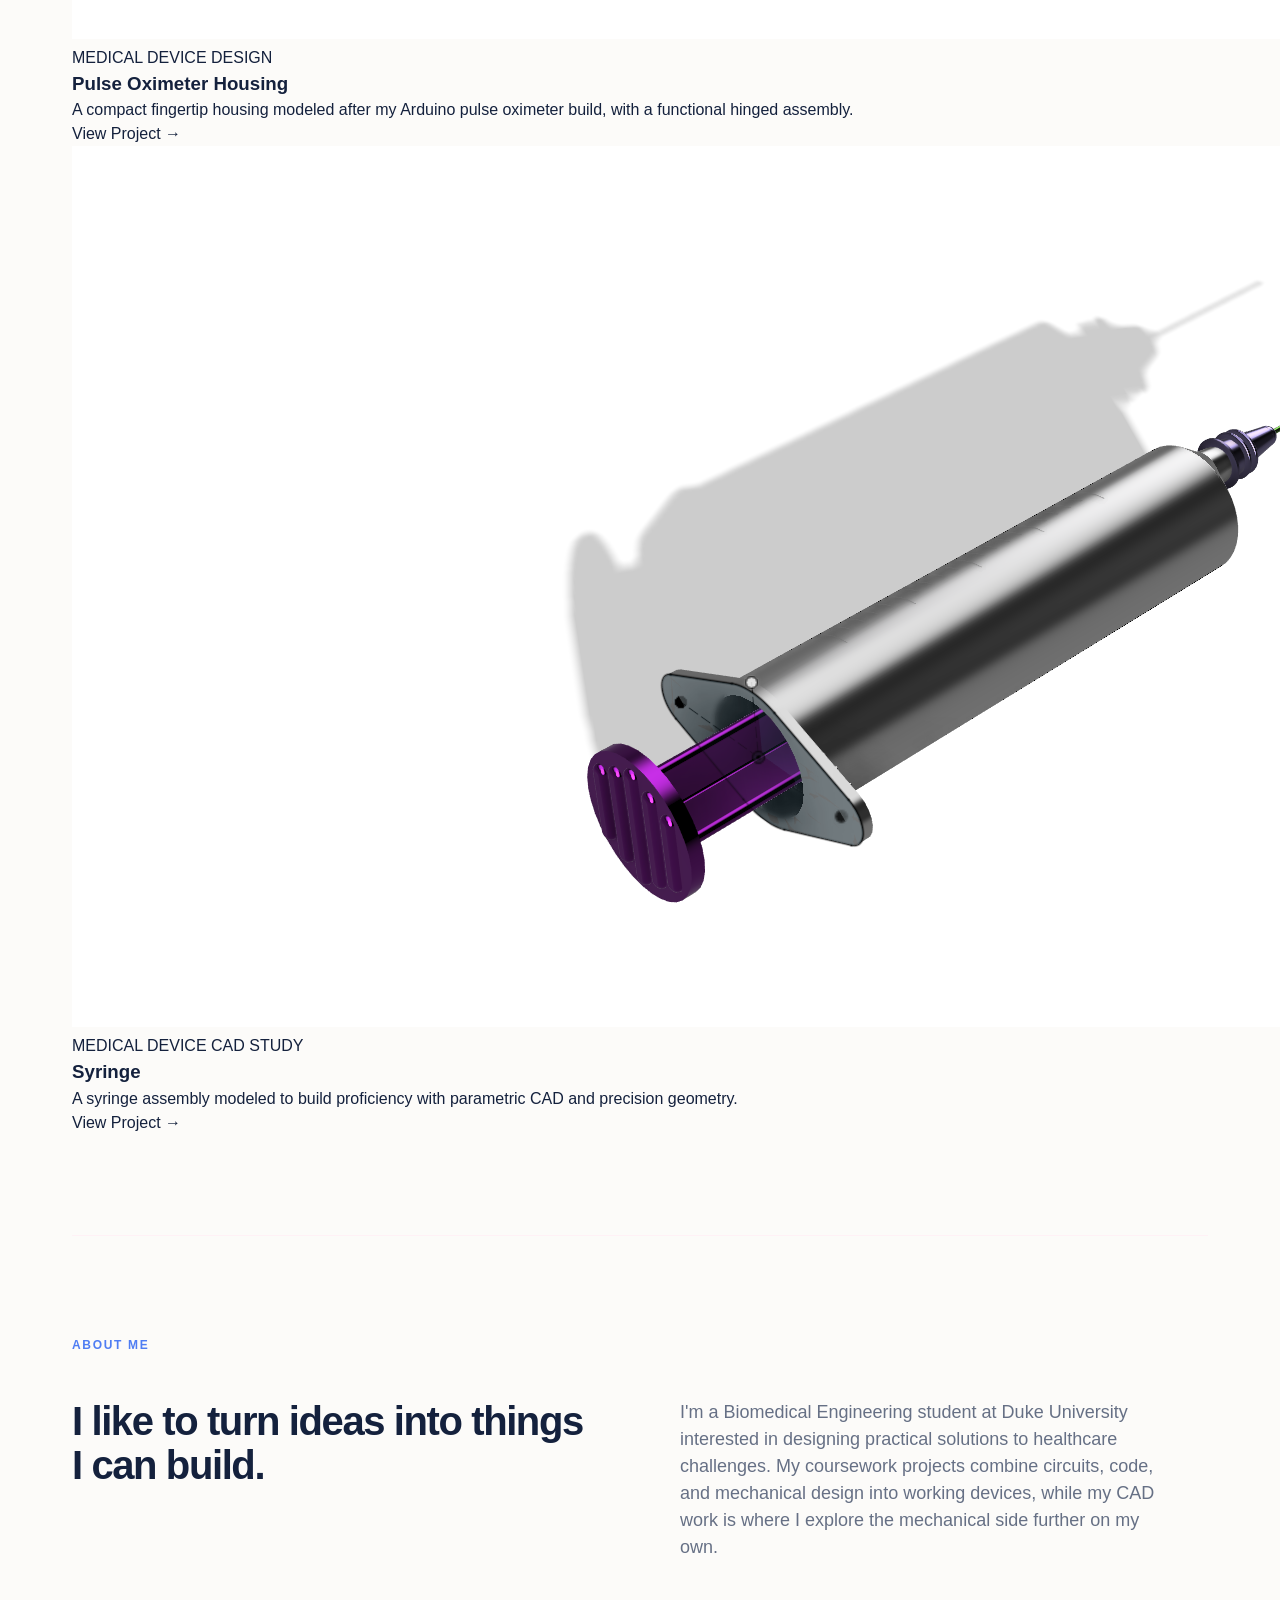
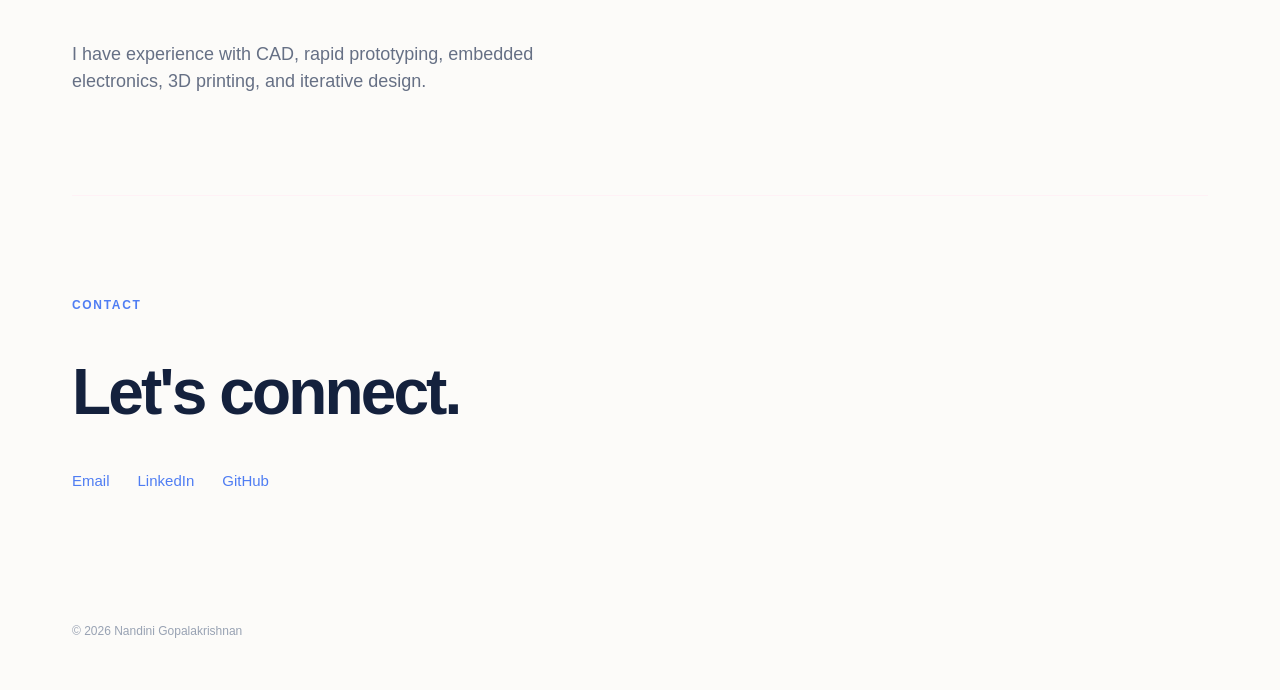
==== commit b00bc538: "eportfolio update" ====
--- a/index.html
+++ b/index.html
@@ -5,7 +5,7 @@
     <meta charset="UTF-8">
     <meta name="viewport" content="width=device-width, initial-scale=1.0">
 
-    <title>Nandini Gopalakrishnan | CAD Portfolio</title>
+    <title>Nandini Gopalakrishnan | Engineering Portfolio</title>
 
     <link rel="stylesheet" href="style.css">
 </head>
@@ -16,7 +16,7 @@
 <!-- NAVIGATION -->
 <header class="navbar">
 
-    <a href="#" class="logo">CAD PORTFOLIO</a>
+    <a href="#" class="logo">ENGINEERING PORTFOLIO</a>
 
     <nav>
         <a href="#work">Projects</a>
@@ -42,12 +42,13 @@
         </h1>
 
         <h2 class="portfolio-title">
-            CAD Portfolio
+            Engineering Portfolio
         </h2>
 
         <p class="hero-text">
-            Exploring medical device design, product development,
-            and engineering through CAD.
+            I'm an engineering student who enjoys turning class projects
+            into working prototypes, and CAD is where I keep exploring
+            the mechanical side on my own.
         </p>
 
         <div class="buttons">
@@ -62,160 +63,178 @@
     <!-- PROJECTS -->
     <section id="work" class="work-section">
 
-        <div class="section-label">
-            SELECTED WORK
-        </div>
-
-
-        <!-- MICROPIPETTE -->
-        <div class="featured-project">
-
-            <a
-                class="project-image"
-                href="projects/micropipette.html"
-            >
-                <img
-                    src="images/micropipette2.png"
-                    alt="Micropipette CAD model"
+        <div class="work-header">
+            <div>
+                <div class="section-label">
+                    SELECTED WORK
+                </div>
+            </div>
+
+            <div class="tab-list" role="tablist">
+                <button
+                    class="tab-button active"
+                    role="tab"
+                    aria-selected="true"
+                    data-tab="engineering"
                 >
-            </a>
-
-
-            <div class="project-info">
-
-                <p class="project-number">
-                    01
-                </p>
-
-                <h2>
-                    Micropipette
-                </h2>
-
-                <p class="project-type">
-                    Laboratory Instrument Design
-                </p>
-
-                <p class="project-description">
-                    Designed and modeled a multi-component micropipette
-                    featuring a sliding plunger, threaded connecting collar,
-                    and functional tip-ejection mechanism.
-                </p>
-
-                <p class="skills">
-                    PARAMETRIC CAD · ASSEMBLIES · JOINTS · LOFTS ·
-                    PATTERNS · THREADS
-                </p>
-
-                <a
-                    class="project-button"
-                    href="projects/micropipette.html"
+                    Engineering Projects
+                </button>
+                <button
+                    class="tab-button"
+                    role="tab"
+                    aria-selected="false"
+                    data-tab="cad"
                 >
-                    View Project →
-                </a>
-
+                    CAD Projects
+                </button>
             </div>
-
-        </div>
-
-
-        <!-- PULSE OXIMETER -->
-        <div class="featured-project second-project">
-
-            <a
-                class="project-image pink-project-image"
-                href="projects/pulse-oximeter.html"
-            >
-                <img
-                    src="images/pulseox-open.png"
-                    alt="Pulse oximeter CAD model"
-                >
-            </a>
-
-
-            <div class="project-info">
-
-                <p class="project-number">
-                    02
-                </p>
-
-                <h2>
-                    Pulse Oximeter
-                </h2>
-
-                <p class="project-type">
-                    Medical Device Design
-                </p>
-
-                <p class="project-description">
-                    Independently designed and modeled a compact fingertip
-                    pulse oximeter, focusing on ergonomic geometry,
-                    component interaction, and a functional hinged assembly.
-                </p>
-
-                <p class="skills">
-                    PARAMETRIC CAD · DRAFTS · SPLIT BODY ·
-                    ASSEMBLIES · JOINTS · PRODUCT DESIGN
-                </p>
-
-                <a
-                    class="project-button pink-button"
-                    href="projects/pulse-oximeter.html"
-                >
-                    View Project →
+        </div>
+
+
+        <!-- ENGINEERING PROJECTS TAB -->
+        <div class="tab-panel active" data-panel="engineering">
+
+            <p class="tab-intro">
+                Full builds from coursework — circuits, code, and
+                mechanical design combined into working devices.
+            </p>
+
+            <div class="project-grid">
+
+                <!-- NASAL CANNULA DEVICE -->
+                <a class="project-card" href="projects/nasal-cannula.html">
+
+                    <div class="card-image">
+                        <img
+                            src="images/nasal-cannula-system.png"
+                            alt="Nasal cannula dislodgement detection prototype on infant manikin"
+                        >
+                    </div>
+
+                    <div class="card-body">
+                        <p class="card-tag">INTRO TO ENGINEERING · TEAM PROJECT</p>
+                        <h3>Nasal Cannula Dislodgement Detector</h3>
+                        <p>
+                            A wearable alert system that tells nurses in
+                            low-resource neonatal wards when an infant's
+                            oxygen cannula has slipped out of place.
+                        </p>
+                        <span class="card-link">View Project →</span>
+                    </div>
+
+                </a>
+
+                <!-- PULSE OXIMETER (ARDUINO) -->
+                <a class="project-card" href="projects/pulse-oximeter-arduino.html">
+
+                    <div class="card-image">
+                        <img
+                            src="images/pulse-ox-arduino-diagram.svg"
+                            alt="Arduino pulse oximeter signal chain diagram"
+                        >
+                    </div>
+
+                    <div class="card-body">
+                        <p class="card-tag">COMPUTING FOR ENGINEERS · TEAM PROJECT</p>
+                        <h3>Pulse Oximeter Simulation</h3>
+                        <p>
+                            An Arduino-based pulse oximeter built from an
+                            LED sensor and custom signal-processing code
+                            that outputs live BPM and SpO2 readings.
+                        </p>
+                        <span class="card-link">View Project →</span>
+                    </div>
+
                 </a>
 
             </div>
 
         </div>
-<!-- SYRINGE -->
-<div class="featured-project third-project">
-
-    <a
-        class="project-image"
-        href="projects/syringe.html"
-    >
-        <img
-            src="images/syringe-front.png"
-            alt="Syringe CAD model"
-        >
-    </a>
-
-
-    <div class="project-info">
-
-        <p class="project-number">
-            03
-        </p>
-
-        <h2>
-            Syringe
-        </h2>
-
-        <p class="project-type">
-            Medical Device CAD Study
-        </p>
-
-        <p class="project-description">
-            Modeled a medical syringe assembly to develop proficiency
-            with parametric CAD, precision geometry, and multi-component
-            assemblies.
-        </p>
-
-        <p class="skills">
-            PARAMETRIC CAD · REVOLVES · ASSEMBLIES ·
-            SLIDING MOTION · FILlets · CHAMFERS
-        </p>
-
-        <a
-            class="project-button"
-            href="projects/syringe.html"
-        >
-            View Project →
-        </a>
-
-    </div>
-
-</div>
+
+
+        <!-- CAD PROJECTS TAB -->
+        <div class="tab-panel" data-panel="cad">
+
+            <p class="tab-intro">
+                Independent CAD studies I take on outside of class,
+                usually sparked by something I built or noticed
+                elsewhere — including the two designs below.
+            </p>
+
+            <div class="project-grid">
+
+                <!-- MICROPIPETTE -->
+                <a class="project-card" href="projects/micropipette.html">
+
+                    <div class="card-image">
+                        <img
+                            src="images/micropipette2.png"
+                            alt="Micropipette CAD model"
+                        >
+                    </div>
+
+                    <div class="card-body">
+                        <p class="card-tag tag-cad">LABORATORY INSTRUMENT</p>
+                        <h3>Micropipette</h3>
+                        <p>
+                            A multi-component micropipette with a sliding
+                            plunger, threaded collar, and tip-ejection
+                            mechanism.
+                        </p>
+                        <span class="card-link">View Project →</span>
+                    </div>
+
+                </a>
+
+                <!-- PULSE OXIMETER HOUSING -->
+                <a class="project-card" href="projects/pulse-oximeter.html">
+
+                    <div class="card-image">
+                        <img
+                            src="images/pulseox-open.png"
+                            alt="Pulse oximeter CAD model"
+                        >
+                    </div>
+
+                    <div class="card-body">
+                        <p class="card-tag tag-cad">MEDICAL DEVICE DESIGN</p>
+                        <h3>Pulse Oximeter Housing</h3>
+                        <p>
+                            A compact fingertip housing modeled after my
+                            Arduino pulse oximeter build, with a
+                            functional hinged assembly.
+                        </p>
+                        <span class="card-link">View Project →</span>
+                    </div>
+
+                </a>
+
+                <!-- SYRINGE -->
+                <a class="project-card" href="projects/syringe.html">
+
+                    <div class="card-image">
+                        <img
+                            src="images/syringe-front.png"
+                            alt="Syringe CAD model"
+                        >
+                    </div>
+
+                    <div class="card-body">
+                        <p class="card-tag tag-cad">MEDICAL DEVICE CAD STUDY</p>
+                        <h3>Syringe</h3>
+                        <p>
+                            A syringe assembly modeled to build proficiency
+                            with parametric CAD and precision geometry.
+                        </p>
+                        <span class="card-link">View Project →</span>
+                    </div>
+
+                </a>
+
+            </div>
+
+        </div>
+
     </section>
 
 
@@ -230,13 +249,23 @@
         <div class="about-content">
 
             <h2>
-                I enjoy turning ideas into
-                tangible designs.
+                I like to turn ideas into
+                things I can build.
             </h2>
 
 
             <p>
-                I’m a Biomedical Engineering student at Duke University interested in designing practical solutions to healthcare challenges. Through coursework and hands-on projects, I have developed experience with CAD, rapid prototyping, electronics, 3D printing, and iterative design. This CAD portfolio showcases my experience developing and refining 3D designs for healthcare-focused engineering projects.
+                I'm a Biomedical Engineering student at Duke University
+                interested in designing practical solutions to healthcare
+                challenges. My coursework projects combine circuits, code,
+                and mechanical design into working devices, while my CAD
+                work is where I explore the mechanical side further on my
+                own.
+            </p>
+
+            <p>
+                I have experience with CAD, rapid prototyping, embedded
+                electronics, 3D printing, and iterative design.
             </p>
 
         </div>
@@ -292,11 +321,31 @@
 </footer>
 
 
+<script>
+    const tabButtons = document.querySelectorAll(".tab-button");
+    const tabPanels = document.querySelectorAll(".tab-panel");
+
+    tabButtons.forEach((button) => {
+        button.addEventListener("click", () => {
+            const target = button.getAttribute("data-tab");
+
+            tabButtons.forEach((b) => {
+                b.classList.remove("active");
+                b.setAttribute("aria-selected", "false");
+            });
+            button.classList.add("active");
+            button.setAttribute("aria-selected", "true");
+
+            tabPanels.forEach((panel) => {
+                panel.classList.toggle(
+                    "active",
+                    panel.getAttribute("data-panel") === target
+                );
+            });
+        });
+    });
+</script>
+
 </body>
 
 </html>
-
-
-</body>
-
-</html>
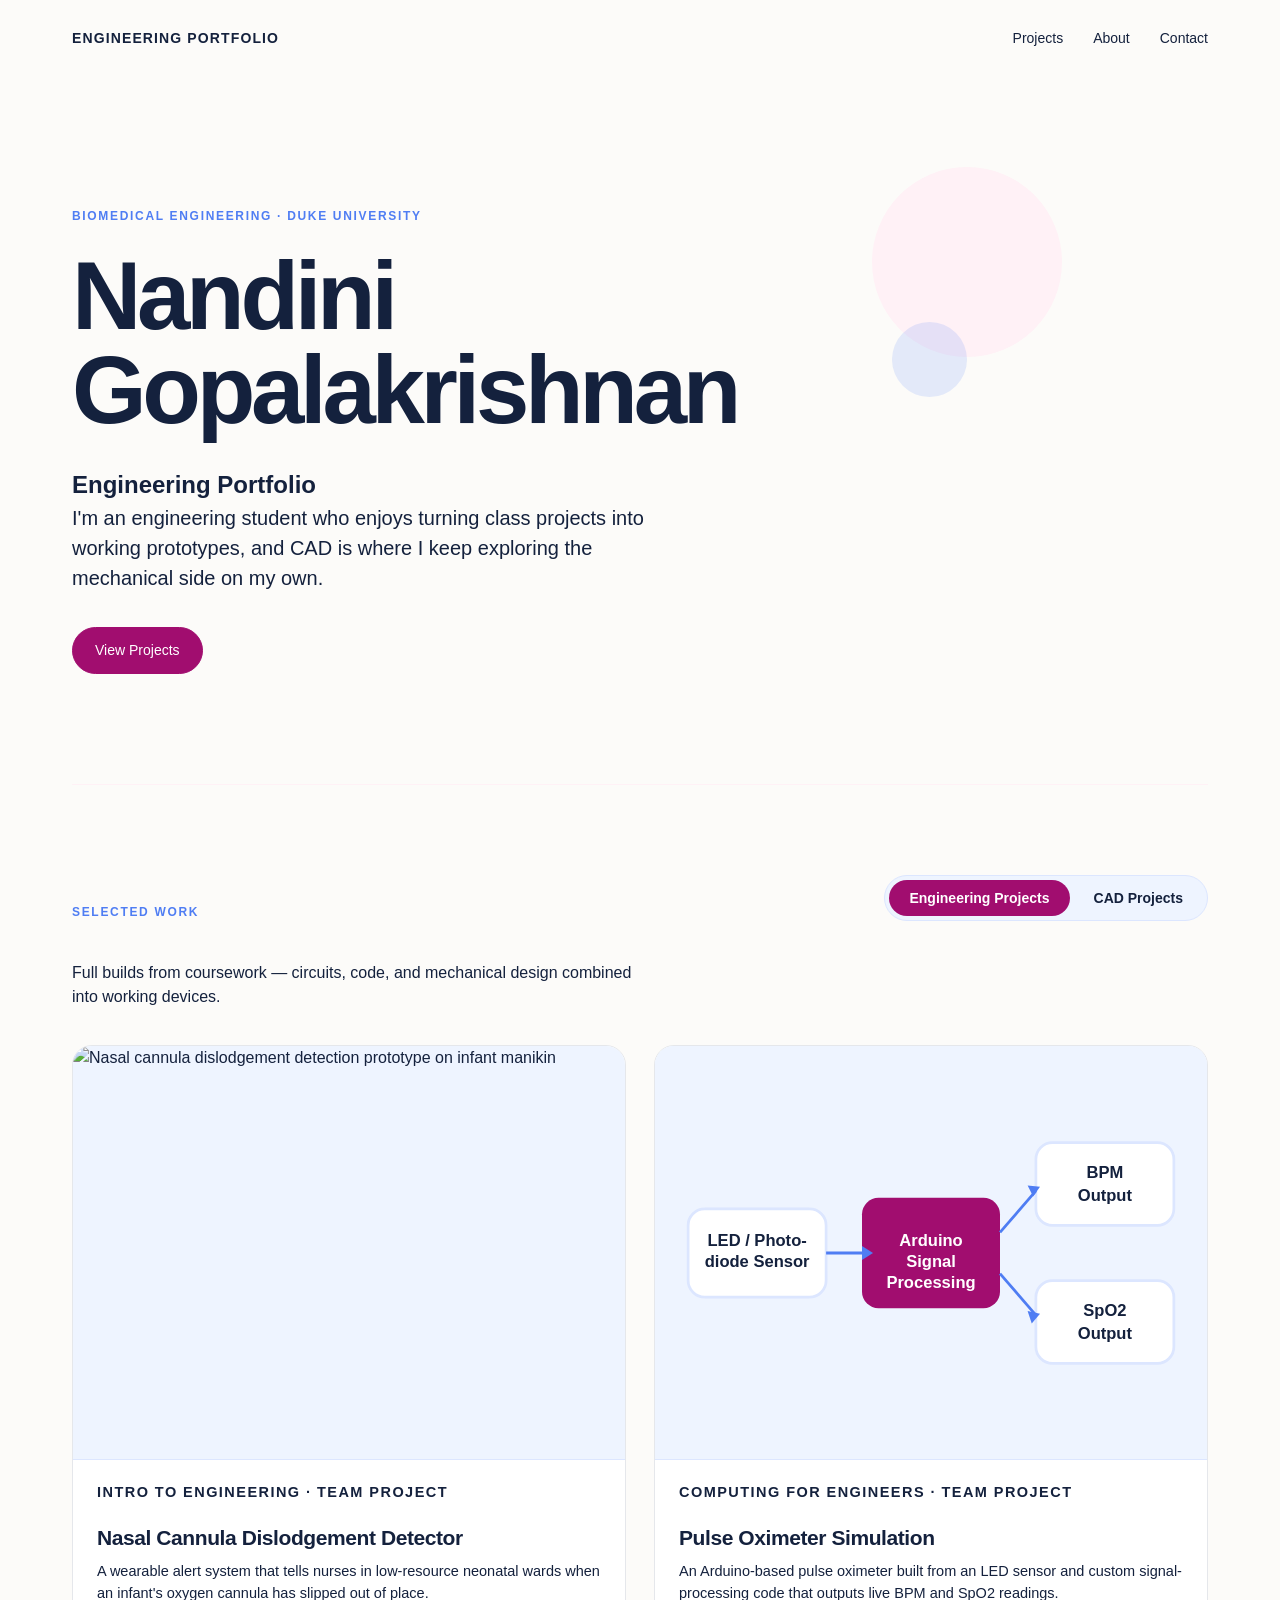
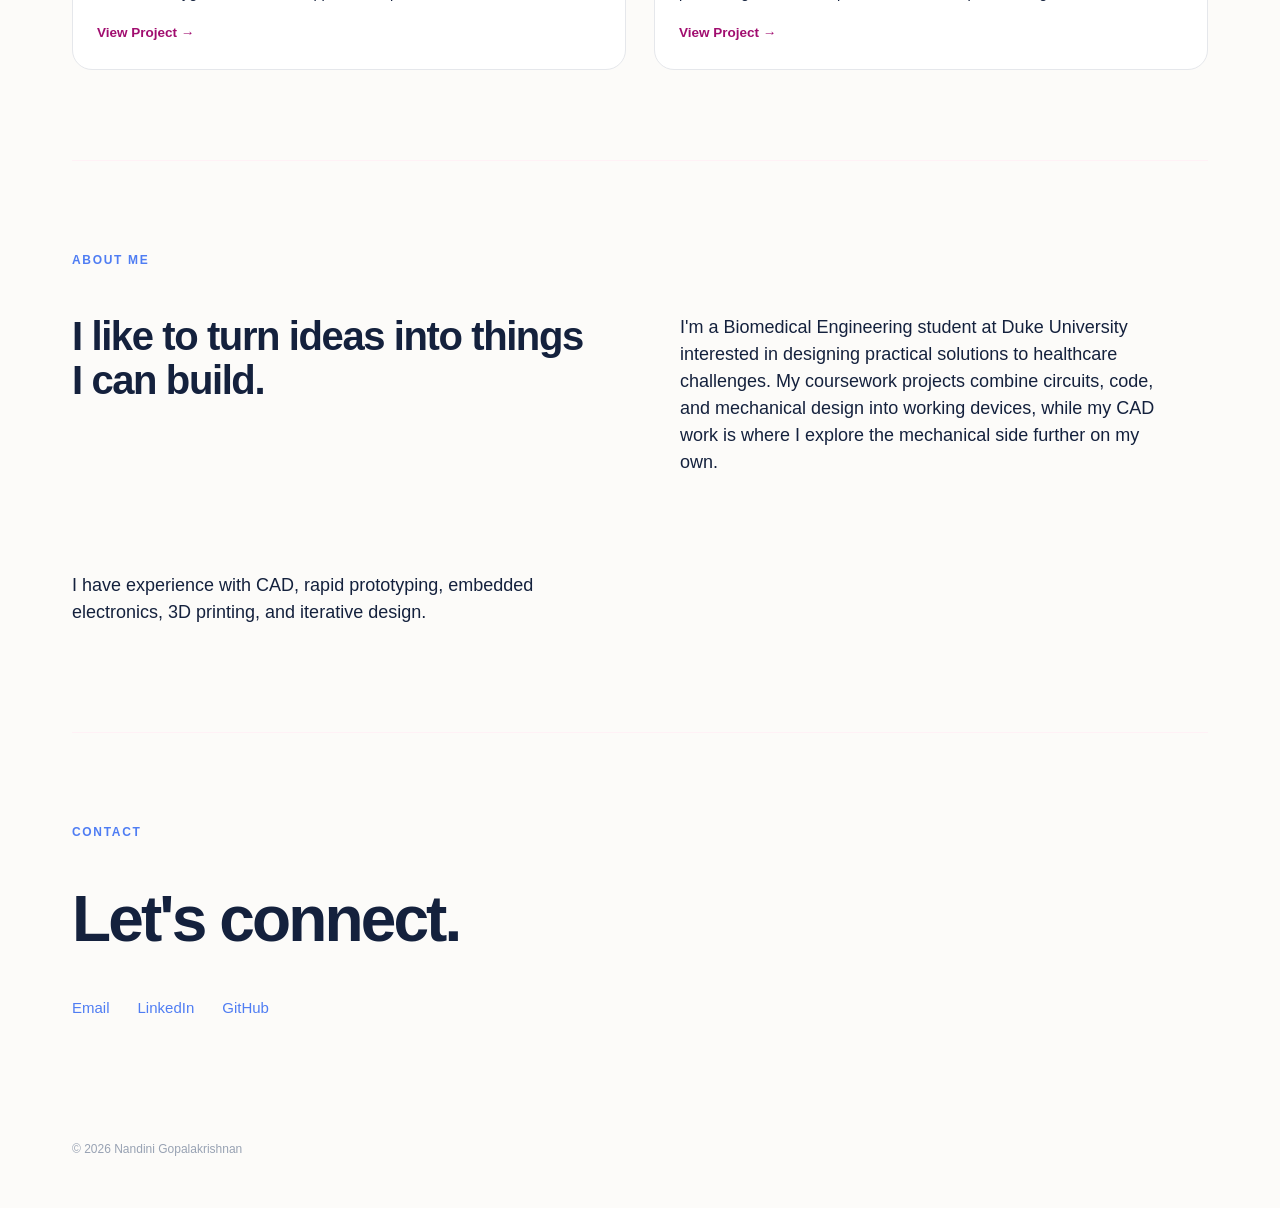
==== commit f5761e8a: "Update index.html" ====
--- a/index.html
+++ b/index.html
@@ -106,7 +106,7 @@
 
                     <div class="card-image">
                         <img
-                            src="images/nasal-cannula-system.png"
+                            src="images/101project.png"
                             alt="Nasal cannula dislodgement detection prototype on infant manikin"
                         >
                     </div>
--- a/style.css
+++ b/style.css
@@ -77,7 +77,7 @@
 
 .hero {
     position: relative;
-    padding: 130px 0 150px;
+    padding: 130px 0 110px;
     max-width: 850px;
 }
 
@@ -133,7 +133,7 @@
 .hero-text {
     max-width: 590px;
     font-size: 20px;
-    color: var(--gray);
+    color: var(--navy);
     margin-bottom: 34px;
 }
 
@@ -179,80 +179,141 @@
 .work-section,
 .about-section,
 .contact-section {
-    padding: 100px 0;
+    padding: 90px 0;
     border-top: 1px solid var(--light-pink);
 }
 
-/* ---------- PROJECT ---------- */
-
-.featured-project {
+/* ---------- TABS (work section) ---------- */
+
+.work-header {
+    display: flex;
+    justify-content: space-between;
+    align-items: flex-end;
+    flex-wrap: wrap;
+    gap: 20px;
+    margin-bottom: 40px;
+}
+
+.tab-list {
+    display: inline-flex;
+    background: var(--light-blue);
+    border: 1px solid #DCE6FF;
+    border-radius: 999px;
+    padding: 4px;
+    gap: 4px;
+}
+
+.tab-button {
+    border: none;
+    background: transparent;
+    font-family: inherit;
+    font-size: 14px;
+    font-weight: 700;
+    color: var(--navy);
+    padding: 10px 20px;
+    border-radius: 999px;
+    cursor: pointer;
+    transition: background 0.2s ease, color 0.2s ease;
+}
+
+.tab-button.active {
+    background: var(--dark-pink);
+    color: white;
+}
+
+.tab-button:not(.active):hover {
+    color: var(--navy);
+}
+
+.tab-panel {
+    display: none;
+}
+
+.tab-panel.active {
+    display: block;
+}
+
+.tab-intro {
+    color: var(--navy);
+    max-width: 560px;
+    margin-bottom: 36px;
+    font-size: 16px;
+}
+
+/* ---------- PROJECT CARDS (compact home preview) ---------- */
+
+.project-grid {
     display: grid;
-    grid-template-columns: 1.5fr 0.8fr;
-    gap: 60px;
-    margin-top: 45px;
-    align-items: center;
-}
-
-.project-image {
-    background: var(--light-blue);
-    border-radius: 22px;
+    grid-template-columns: repeat(auto-fit, minmax(280px, 1fr));
+    gap: 28px;
+}
+
+.project-card {
+    display: flex;
+    flex-direction: column;
+    border-radius: 20px;
     overflow: hidden;
-    border: 1px solid #DCE6FF;
-    transition: transform 0.3s ease, box-shadow 0.3s ease;
-}
-
-.featured-project:hover .project-image {
+    background: white;
+    border: 1px solid var(--light-gray);
+    transition: transform 0.25s ease, box-shadow 0.25s ease;
+}
+
+.project-card:hover {
     transform: translateY(-4px);
     box-shadow: 0 16px 36px rgba(20, 33, 61, 0.08);
 }
 
-.project-image img {
+.card-image {
+    aspect-ratio: 4 / 3;
+    background: var(--light-blue);
+    border-bottom: 1px solid #DCE6FF;
+    display: block;
+    overflow: hidden;
+}
+
+.card-image img {
     width: 100%;
+    height: 100%;
+    object-fit: cover;
     display: block;
 }
 
-.project-info {
-    position: relative;
-}
-
-.project-number {
-    color: var(--pink);
-}
-
-.project-info h2 {
-    font-size: 54px;
-    letter-spacing: -0.035em;
-    margin: 10px 0 8px;
-}
-
-.project-type {
+.card-body {
+    padding: 22px 24px 26px;
+    flex: 1;
+    display: flex;
+    flex-direction: column;
+}
+
+.card-tag {
+    font-size: 11px;
+    font-weight: 700;
+    letter-spacing: 0.1em;
     color: var(--blue);
-    font-size: 15px;
-    font-weight: 600;
-    margin-bottom: 22px;
-}
-
-.project-description {
-    max-width: 420px;
-    color: var(--gray);
-    margin-bottom: 22px;
-}
-
-.skills {
-    font-size: 13px;
-    color: var(--gray);
-    margin-bottom: 26px;
-}
-
-.view-project {
-    font-size: 14px;
-    font-weight: 700;
-    color: var(--blue);
-    transition: color 0.2s ease;
-}
-
-.view-project:hover {
-    color: var(--pink);
+    margin-bottom: 10px;
+}
+
+.card-tag.tag-cad {
+    color: var(--dark-pink);
+}
+
+.card-body h3 {
+    font-size: 21px;
+    letter-spacing: -0.02em;
+    margin-bottom: 8px;
+}
+
+.card-body p {
+    color: var(--navy);
+    font-size: 14.5px;
+    margin-bottom: 18px;
+    flex: 1;
+}
+
+.card-link {
+    font-size: 13.5px;
+    font-weight: 700;
+    color: var(--dark-pink);
 }
 
 /* ---------- ABOUT ---------- */
@@ -271,9 +332,10 @@
 }
 
 .about-content p {
-    color: var(--gray);
+    color: var(--navy);
     font-size: 18px;
     max-width: 500px;
+    margin-bottom: 16px;
 }
 
 /* ---------- CONTACT ---------- */
@@ -326,7 +388,7 @@
     }
 
     .hero {
-        padding: 90px 0 100px;
+        padding: 90px 0 90px;
     }
 
     .hero::before {
@@ -373,7 +435,12 @@
         padding-left: 22px;
         padding-right: 22px;
     }
-}
+
+    .work-header {
+        align-items: flex-start;
+    }
+}
+
 /* ---------- PROJECT PAGES ---------- */
 
 .project-hero {
@@ -394,6 +461,28 @@
     margin-bottom: 45px;
 }
 
+.project-meta-row {
+    display: flex;
+    gap: 10px;
+    flex-wrap: wrap;
+    margin-bottom: 45px;
+}
+
+.meta-pill {
+    font-size: 12.5px;
+    font-weight: 700;
+    letter-spacing: 0.04em;
+    padding: 7px 14px;
+    border-radius: 999px;
+    background: var(--light-blue);
+    color: var(--navy);
+    border: 1px solid #DCE6FF;
+}
+
+.meta-pill.pink {
+    background: var(--light-pink);
+}
+
 .project-hero-image {
     width: 100%;
     max-height: 700px;
@@ -423,7 +512,7 @@
 }
 
 .project-two-column p {
-    color: var(--gray);
+    color: var(--navy);
     font-size: 17px;
     margin-bottom: 20px;
 }
@@ -462,7 +551,7 @@
 }
 
 .feature-grid p {
-    color: var(--gray);
+    color: var(--navy);
     font-size: 15px;
 }
 
@@ -485,6 +574,97 @@
     grid-column: span 2;
 }
 
+.project-gallery figure {
+    margin: 0;
+}
+
+.project-gallery figure:first-child {
+    grid-column: span 2;
+}
+
+.gallery-pair figure:first-child {
+    grid-column: span 1;
+}
+
+.project-gallery figcaption {
+    font-size: 13px;
+    color: var(--navy);
+    margin-top: 10px;
+}
+
+/* ---------- TESTING TABLE (engineering projects) ---------- */
+
+.testing-table-wrap {
+    margin-top: 40px;
+    overflow-x: auto;
+    border: 1px solid var(--light-gray);
+    border-radius: 18px;
+}
+
+.testing-table {
+    width: 100%;
+    border-collapse: collapse;
+    font-size: 14px;
+    min-width: 640px;
+}
+
+.testing-table th {
+    text-align: left;
+    background: var(--light-blue);
+    color: var(--navy);
+    font-size: 12px;
+    letter-spacing: 0.06em;
+    padding: 14px 18px;
+    border-bottom: 1px solid #DCE6FF;
+}
+
+.testing-table td {
+    padding: 16px 18px;
+    border-bottom: 1px solid var(--light-gray);
+    color: var(--navy);
+    vertical-align: top;
+}
+
+.testing-table tr:last-child td {
+    border-bottom: none;
+}
+
+.status-pass {
+    color: #1C8A5A;
+    font-weight: 700;
+}
+
+.status-tbd {
+    color: #B7791F;
+    font-weight: 700;
+}
+
+/* ---------- CROSS-LINK CALLOUT ---------- */
+
+.cross-link {
+    margin-top: 40px;
+    padding: 22px 26px;
+    background: var(--light-pink);
+    border-radius: 18px;
+    font-size: 15px;
+    color: var(--navy);
+}
+
+.cross-link a {
+    color: var(--dark-pink);
+    font-weight: 700;
+}
+
+/* ---------- ORIGINAL DIAGRAM BLOCK ---------- */
+
+.diagram-block {
+    margin-top: 40px;
+    background: white;
+    border: 1px solid var(--light-gray);
+    border-radius: 18px;
+    padding: 20px;
+}
+
 .project-back {
     padding: 50px 0 100px;
 }
@@ -506,7 +686,8 @@
         grid-template-columns: 1fr;
     }
 
-    .project-gallery img:first-child {
+    .project-gallery img:first-child,
+    .project-gallery figure:first-child {
         grid-column: span 1;
     }
 }
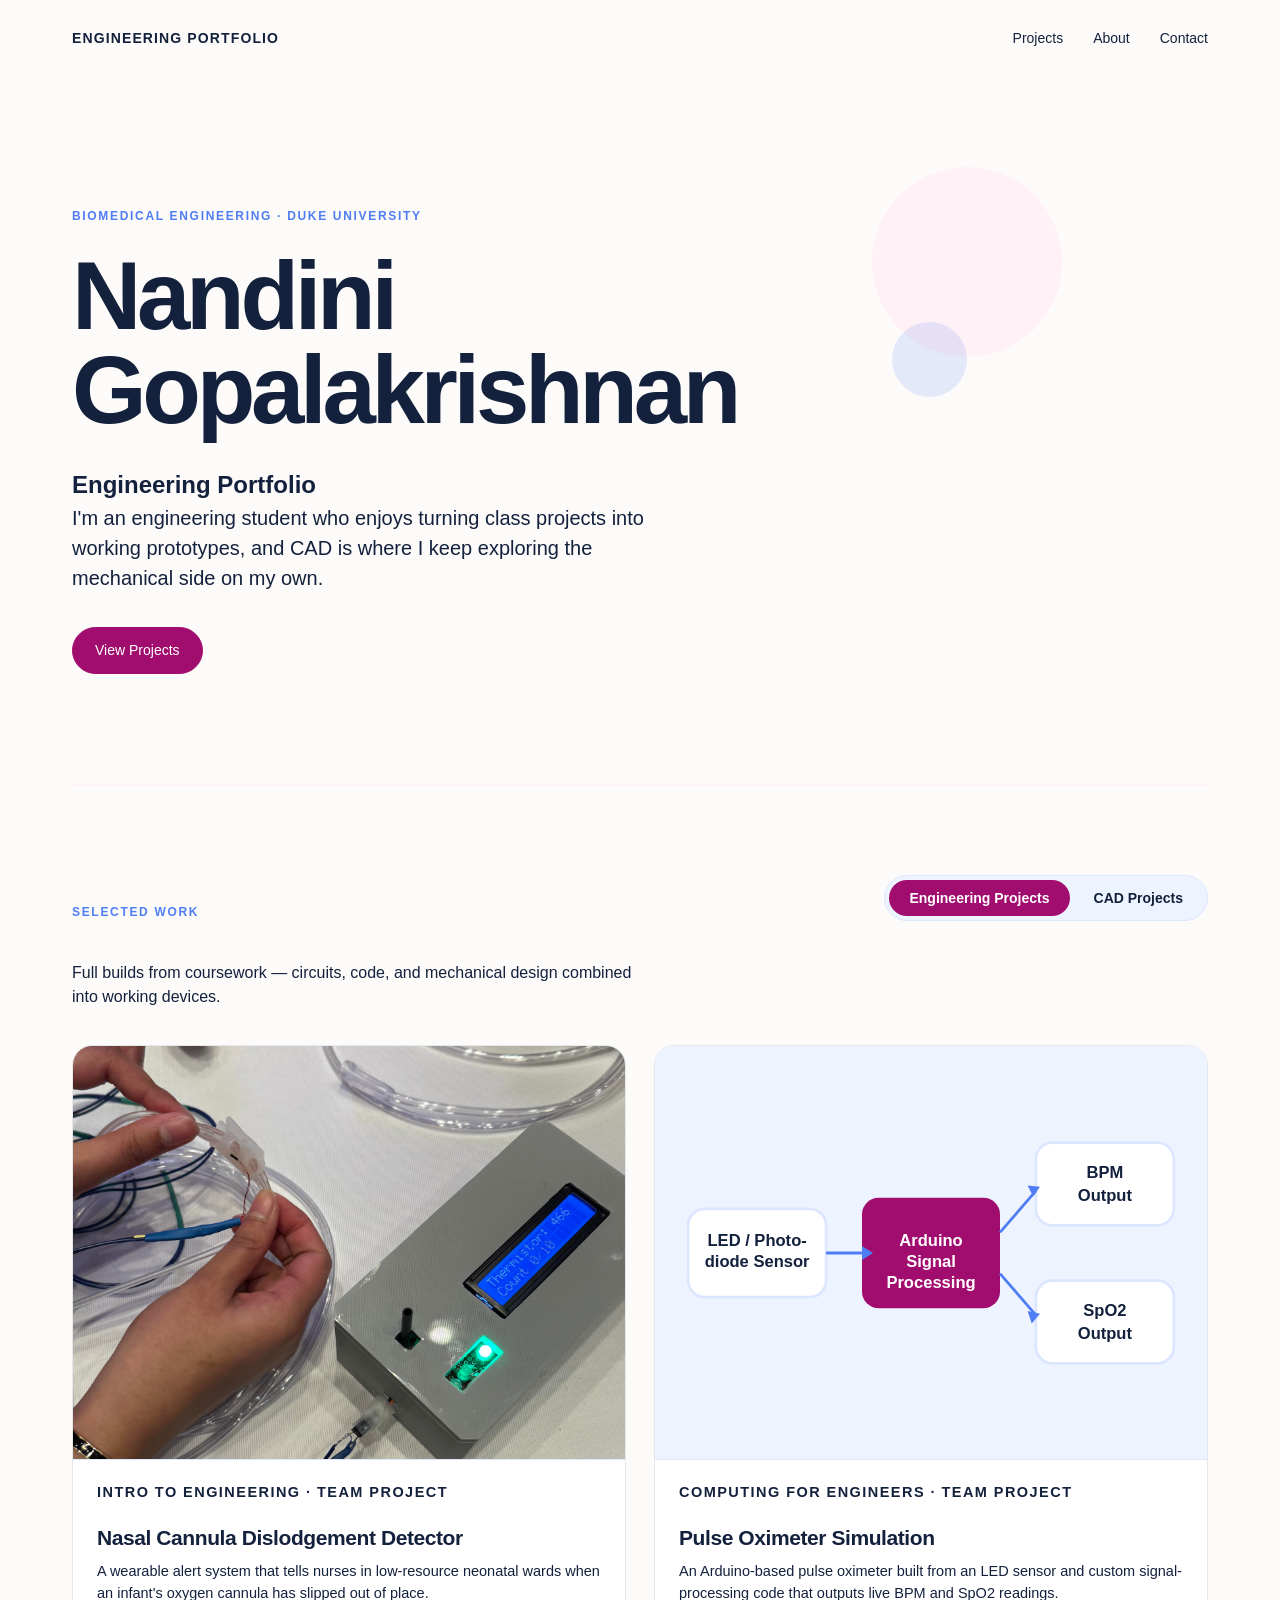
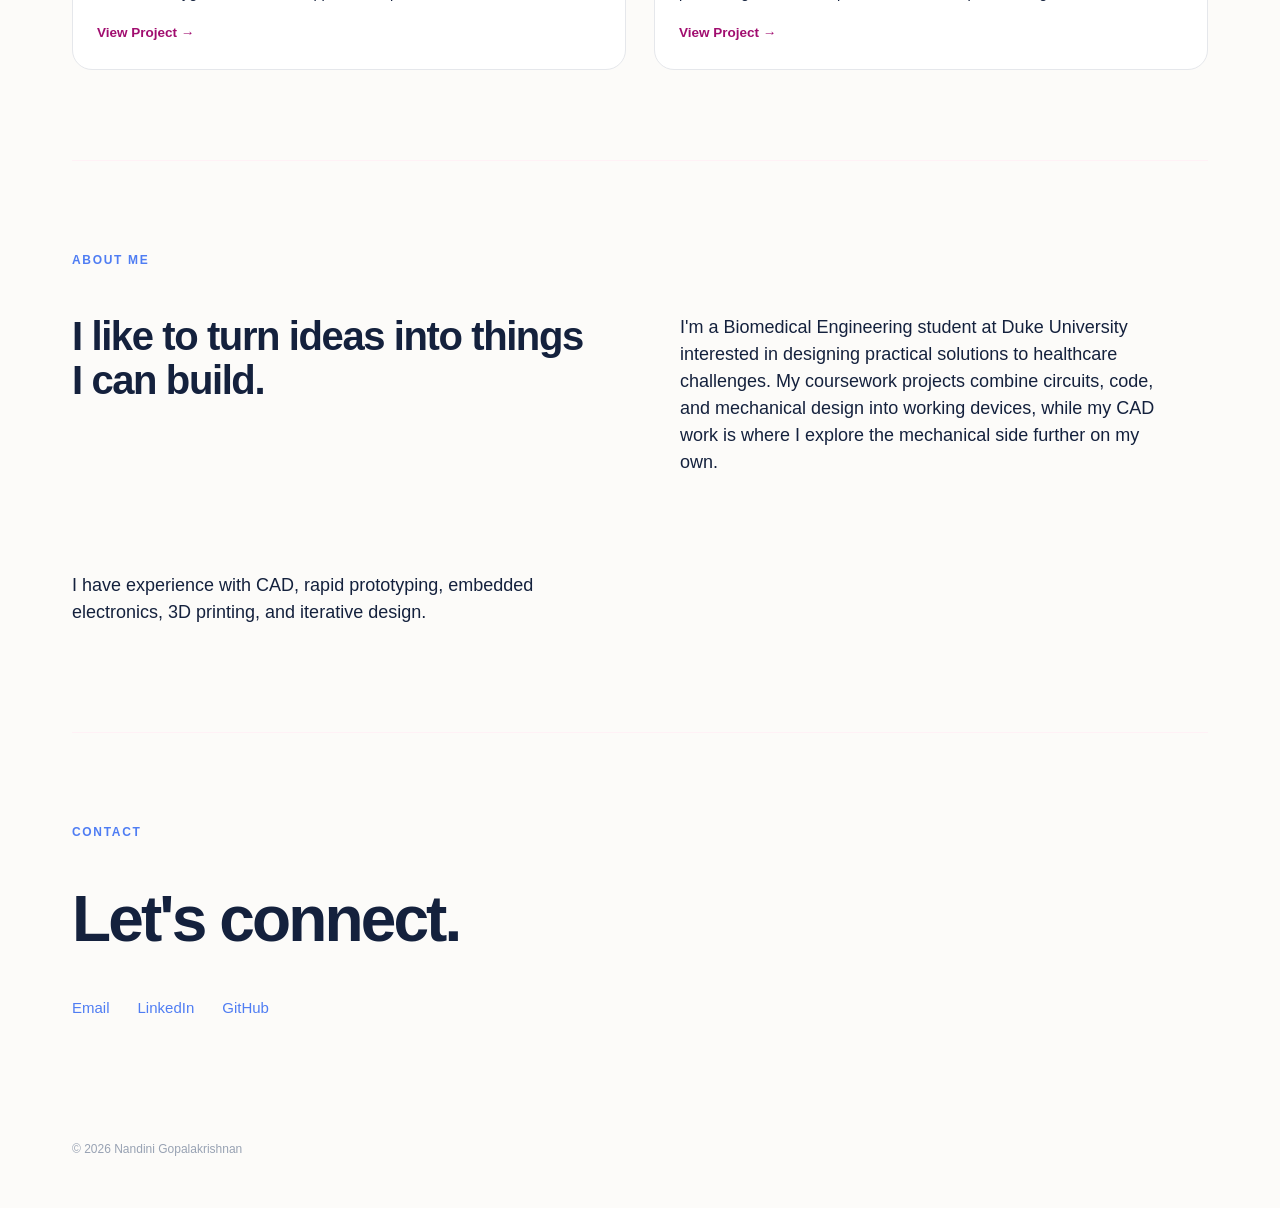
==== commit 8352b3ff: "Update index.html" ====
--- a/index.html
+++ b/index.html
@@ -106,7 +106,7 @@
 
                     <div class="card-image">
                         <img
-                            src="images/101project.png"
+                            src="images/101project.jpg"
                             alt="Nasal cannula dislodgement detection prototype on infant manikin"
                         >
                     </div>
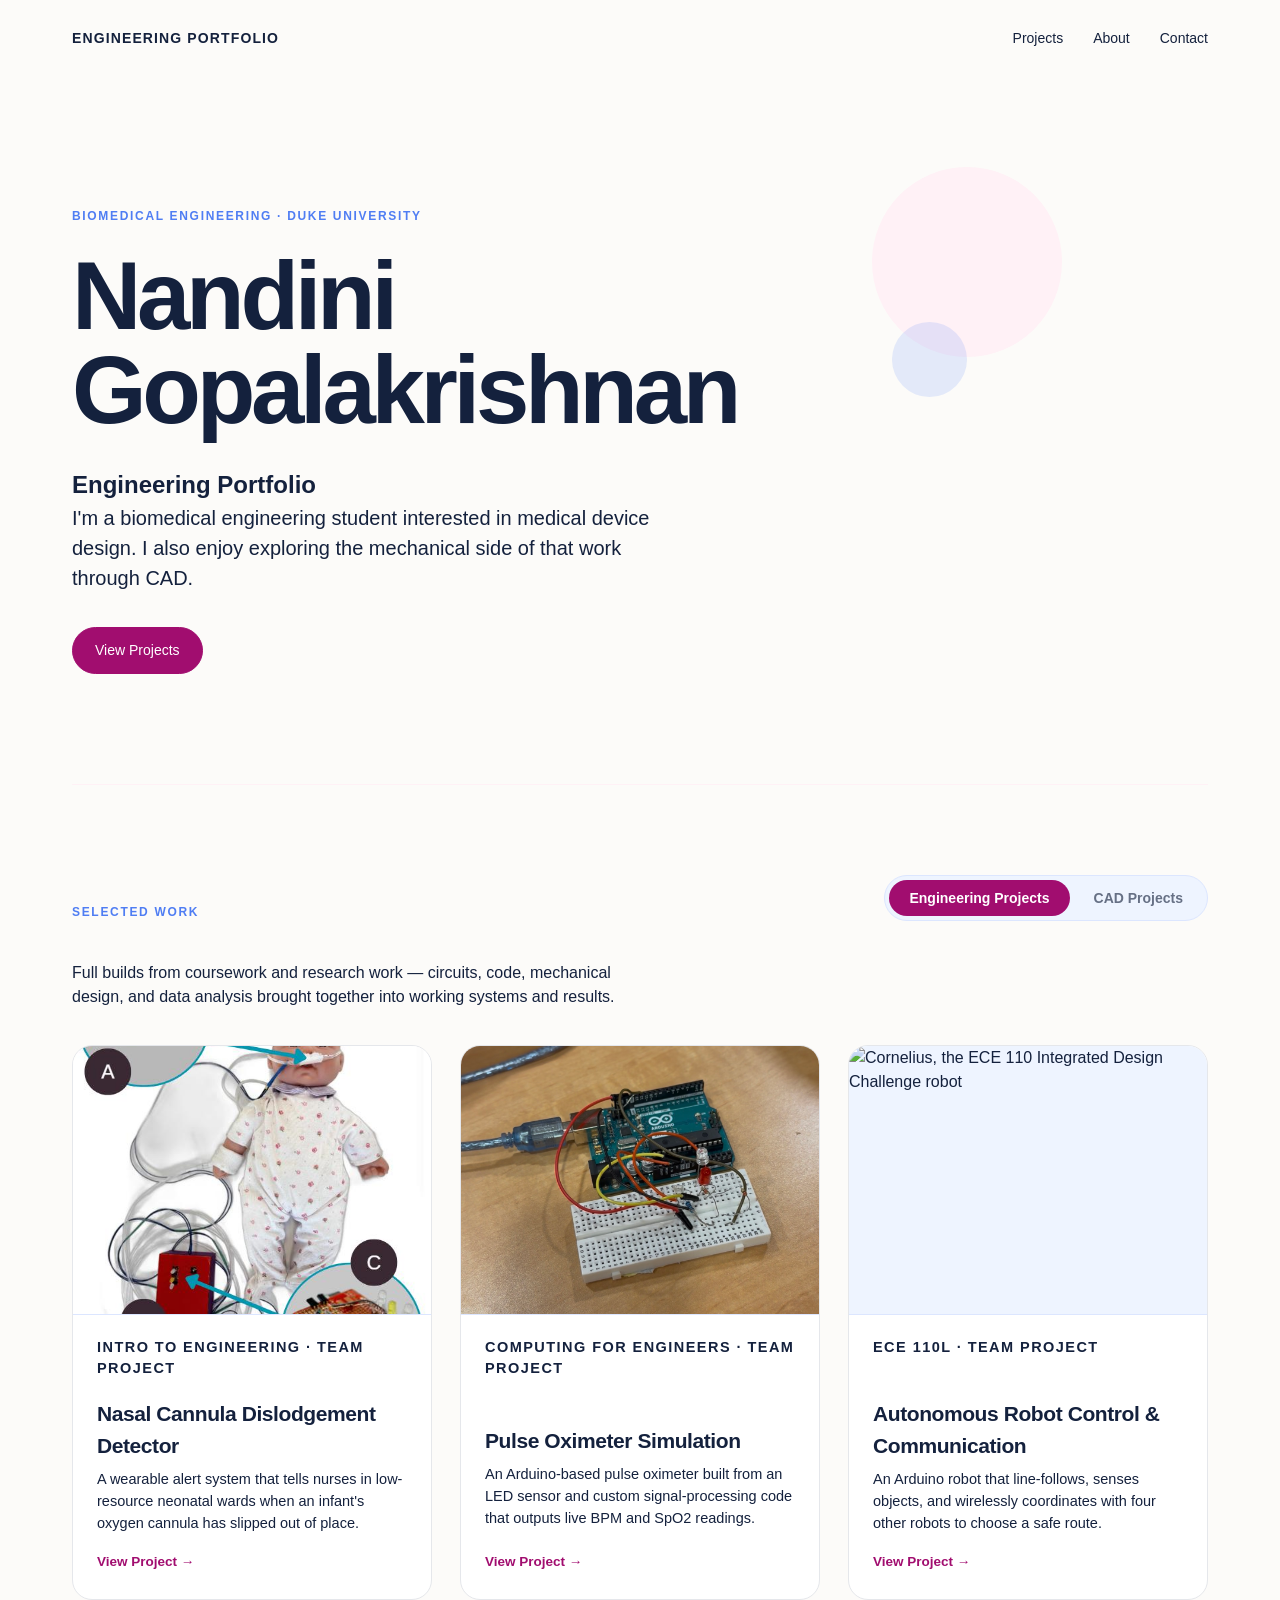
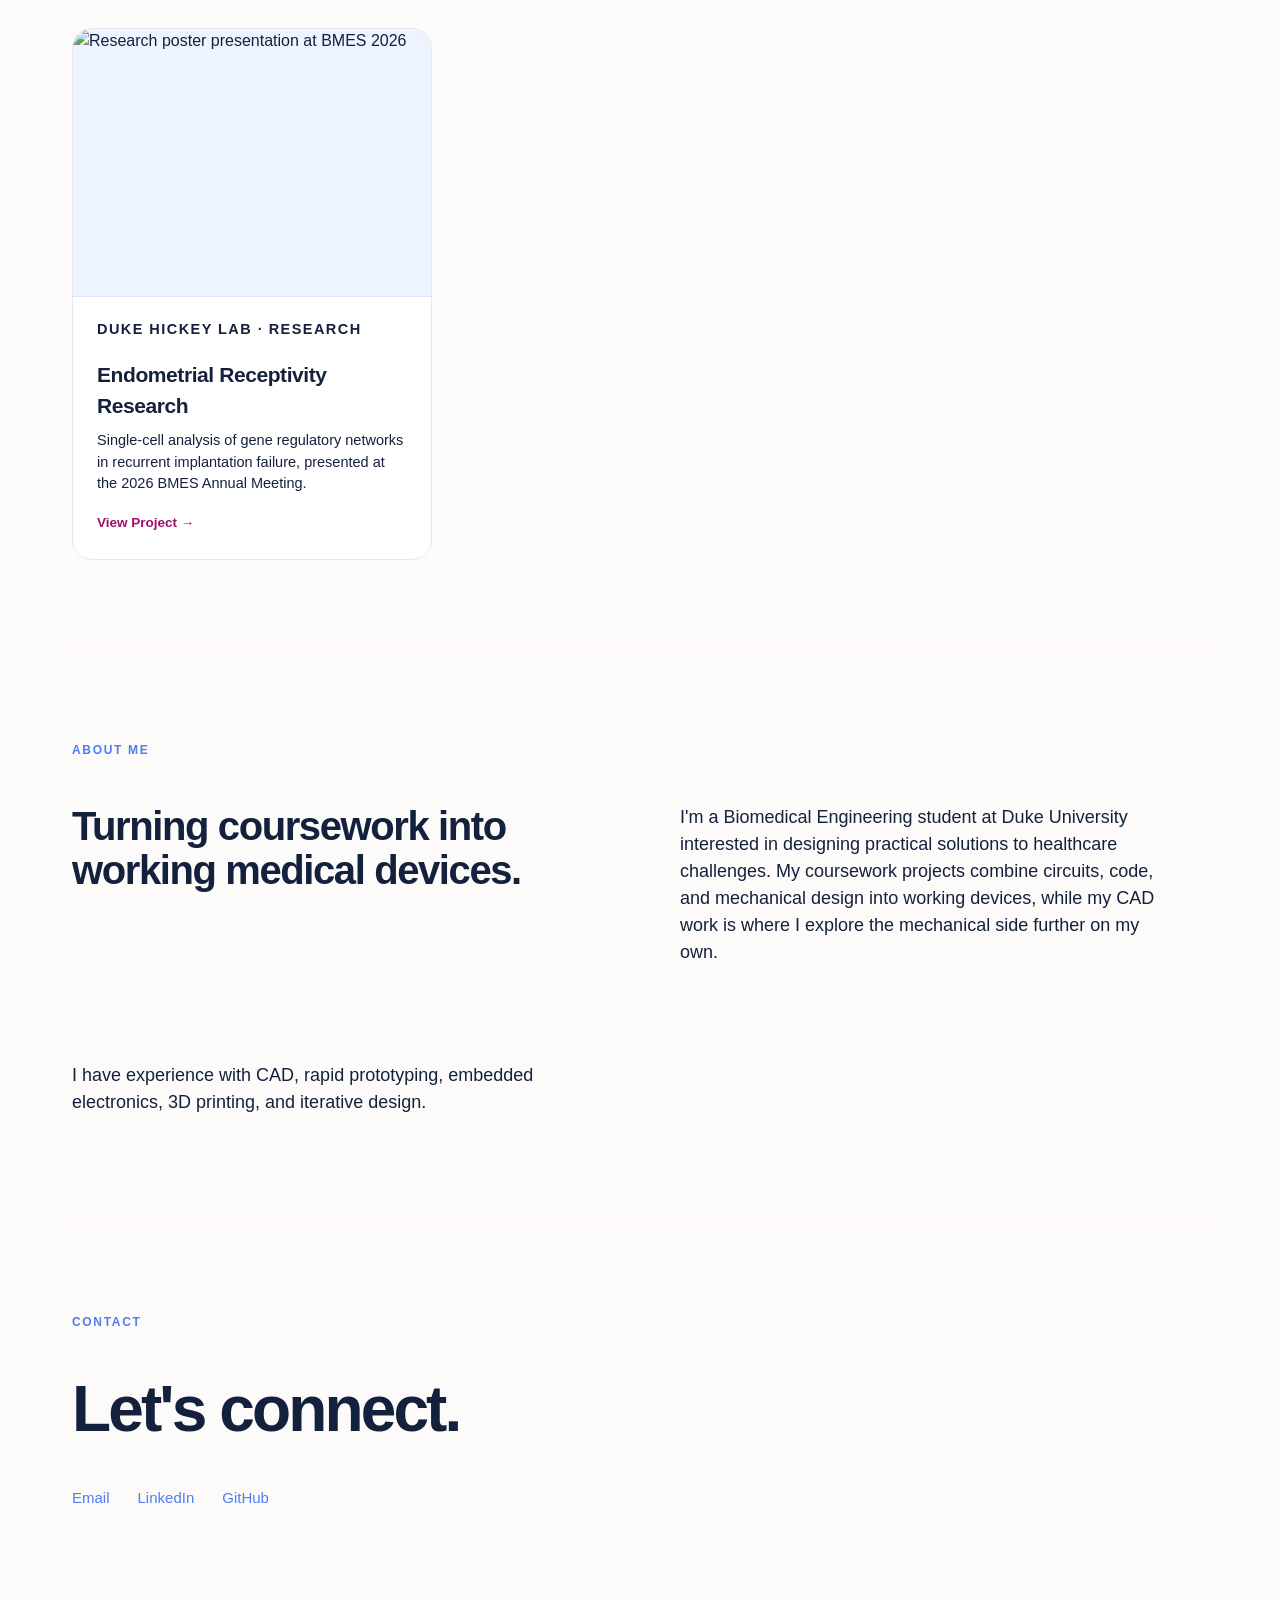
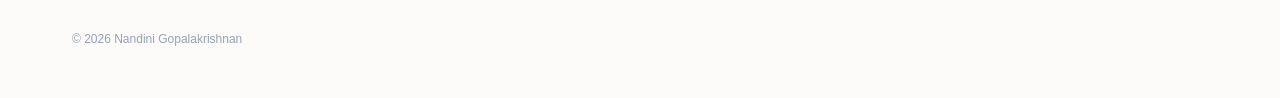
==== commit e21ef1e7: "Add files via upload" ====
--- a/index.html
+++ b/index.html
@@ -46,9 +46,9 @@
         </h2>
 
         <p class="hero-text">
-            I'm an engineering student who enjoys turning class projects
-            into working prototypes, and CAD is where I keep exploring
-            the mechanical side on my own.
+            I'm a biomedical engineering student interested in medical
+            device design. I also enjoy exploring the mechanical side of
+            that work through CAD.
         </p>
 
         <div class="buttons">
@@ -95,8 +95,9 @@
         <div class="tab-panel active" data-panel="engineering">
 
             <p class="tab-intro">
-                Full builds from coursework — circuits, code, and
-                mechanical design combined into working devices.
+                Full builds from coursework and research work — circuits,
+                code, mechanical design, and data analysis brought
+                together into working systems and results.
             </p>
 
             <div class="project-grid">
@@ -106,7 +107,7 @@
 
                     <div class="card-image">
                         <img
-                            src="images/101project.jpg"
+                            src="images/nasal-cannula-system.png"
                             alt="Nasal cannula dislodgement detection prototype on infant manikin"
                         >
                     </div>
@@ -129,8 +130,8 @@
 
                     <div class="card-image">
                         <img
-                            src="images/pulse-ox-arduino-diagram.svg"
-                            alt="Arduino pulse oximeter signal chain diagram"
+                            src="images/pulse-oximeter-circuit.jpg"
+                            alt="Arduino pulse oximeter circuit"
                         >
                     </div>
 
@@ -141,6 +142,52 @@
                             An Arduino-based pulse oximeter built from an
                             LED sensor and custom signal-processing code
                             that outputs live BPM and SpO2 readings.
+                        </p>
+                        <span class="card-link">View Project →</span>
+                    </div>
+
+                </a>
+
+                <!-- IDC ROBOT -->
+                <a class="project-card" href="projects/idc-robot.html">
+
+                    <div class="card-image">
+                        <img
+                            src="images/idc-robot-cornelius.jpg"
+                            alt="Cornelius, the ECE 110 Integrated Design Challenge robot"
+                        >
+                    </div>
+
+                    <div class="card-body">
+                        <p class="card-tag">ECE 110L · TEAM PROJECT</p>
+                        <h3>Autonomous Robot Control &amp; Communication</h3>
+                        <p>
+                            An Arduino robot that line-follows, senses
+                            objects, and wirelessly coordinates with four
+                            other robots to choose a safe route.
+                        </p>
+                        <span class="card-link">View Project →</span>
+                    </div>
+
+                </a>
+
+                <!-- ENDOMETRIAL RESEARCH -->
+                <a class="project-card" href="projects/endometrial-research.html">
+
+                    <div class="card-image">
+                        <img
+                            src="images/bmes-poster.jpg"
+                            alt="Research poster presentation at BMES 2026"
+                        >
+                    </div>
+
+                    <div class="card-body">
+                        <p class="card-tag">DUKE HICKEY LAB · RESEARCH</p>
+                        <h3>Endometrial Receptivity Research</h3>
+                        <p>
+                            Single-cell analysis of gene regulatory
+                            networks in recurrent implantation failure,
+                            presented at the 2026 BMES Annual Meeting.
                         </p>
                         <span class="card-link">View Project →</span>
                     </div>
@@ -249,8 +296,8 @@
         <div class="about-content">
 
             <h2>
-                I like to turn ideas into
-                things I can build.
+                Turning coursework into
+                working medical devices.
             </h2>
 
 
--- a/style.css
+++ b/style.css
@@ -209,7 +209,7 @@
     font-family: inherit;
     font-size: 14px;
     font-weight: 700;
-    color: var(--navy);
+    color: var(--gray);
     padding: 10px 20px;
     border-radius: 999px;
     cursor: pointer;
